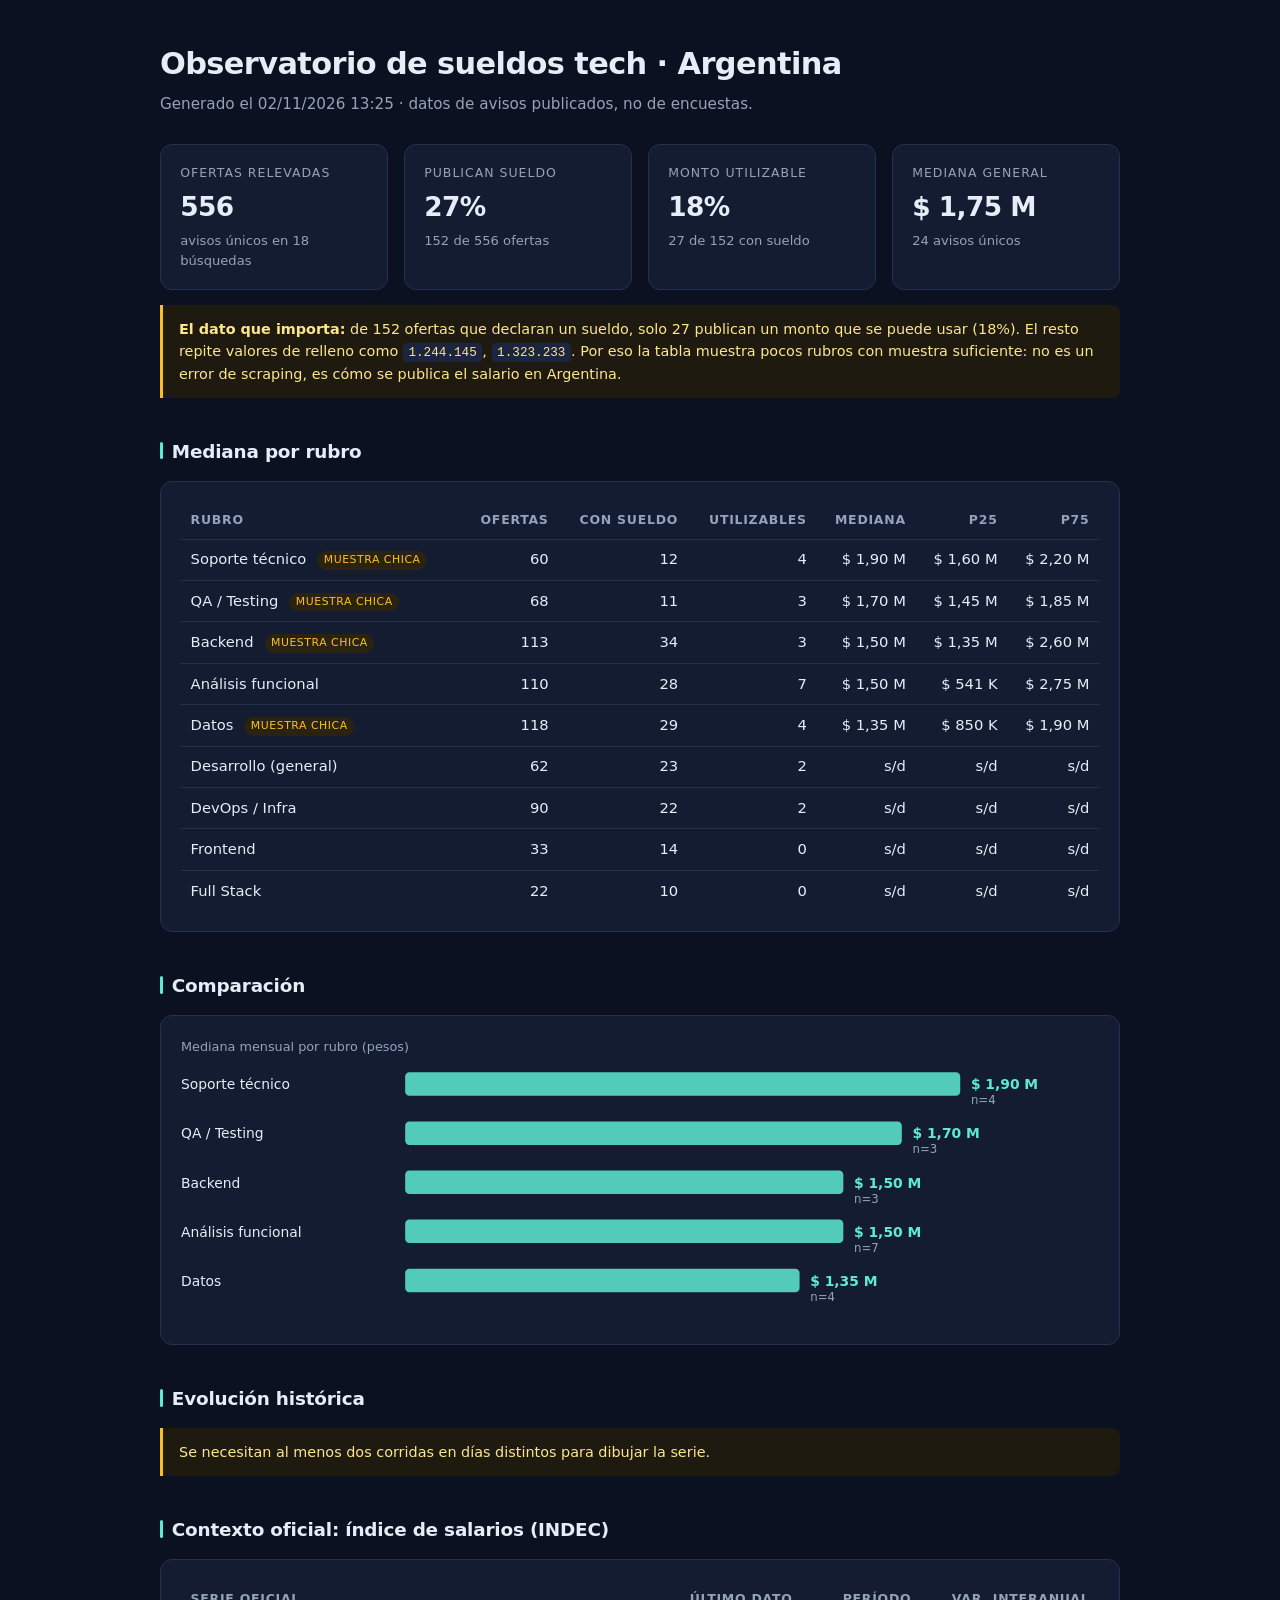
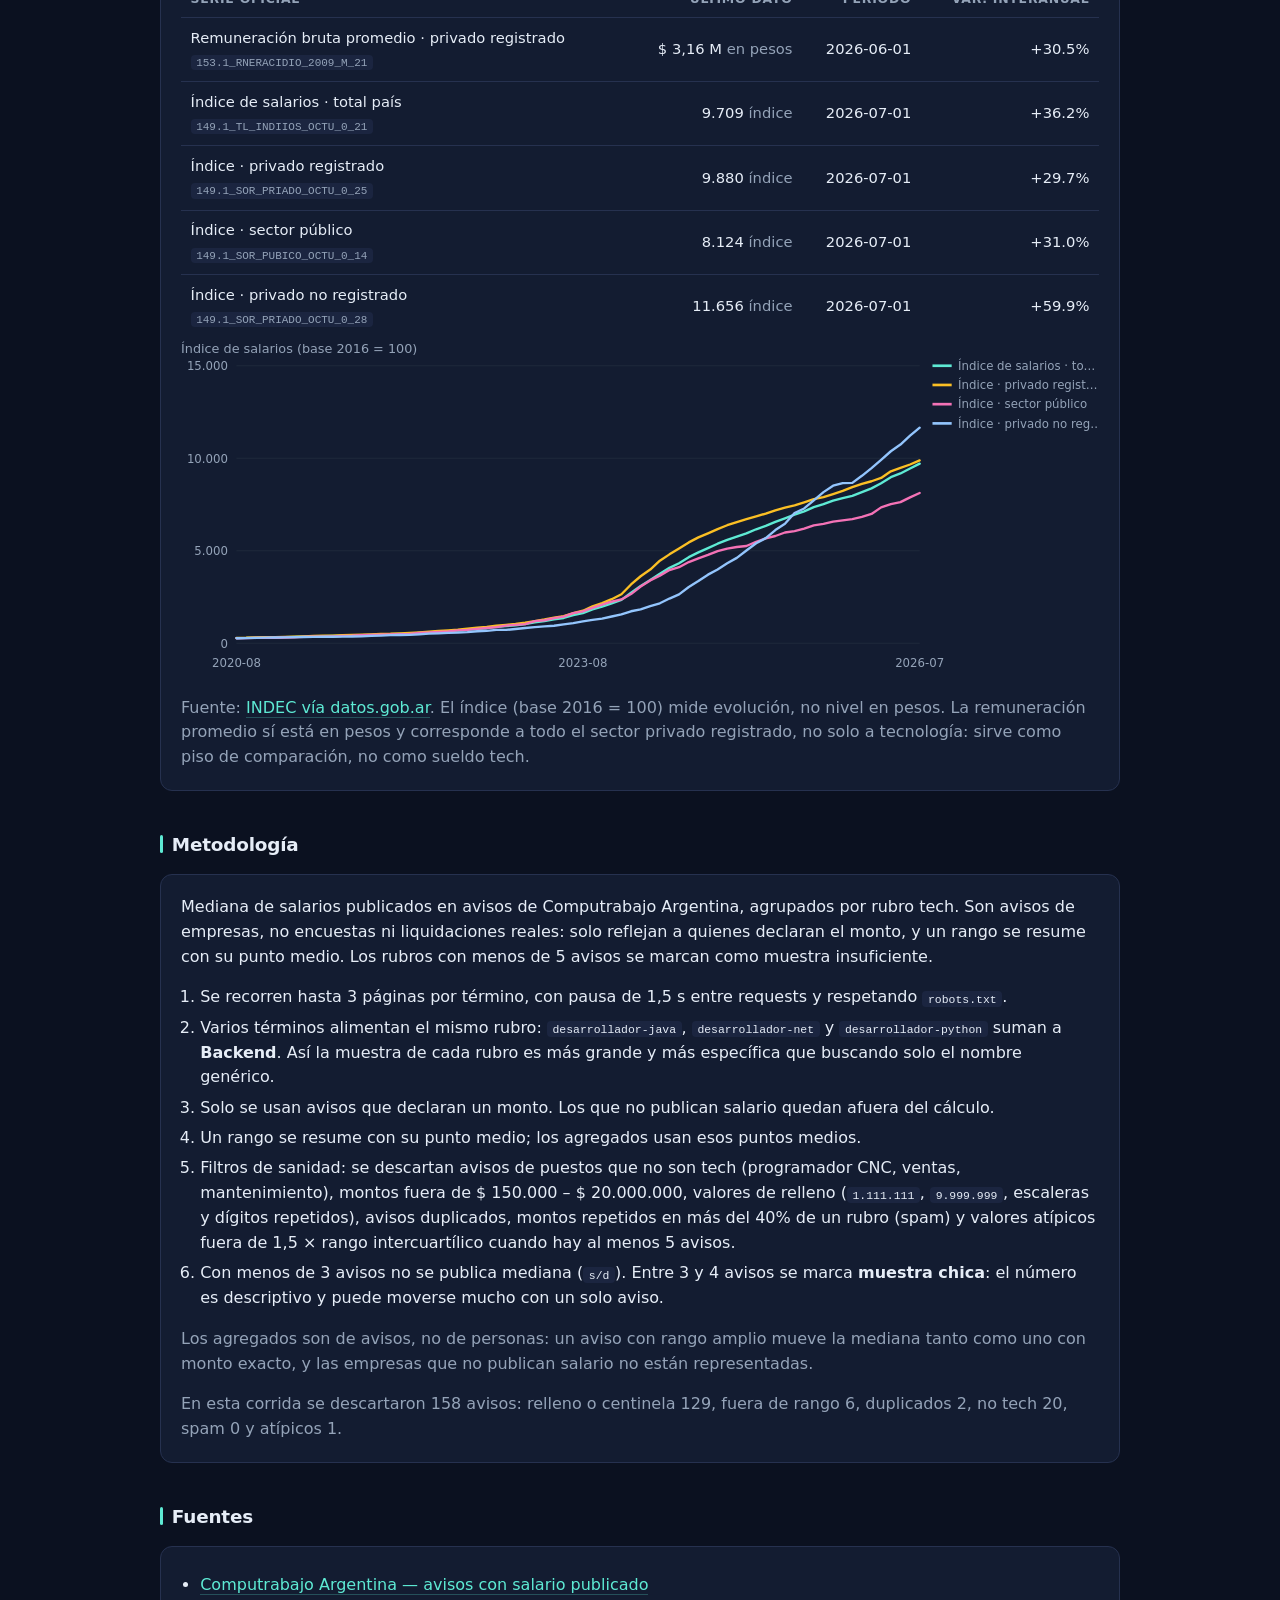
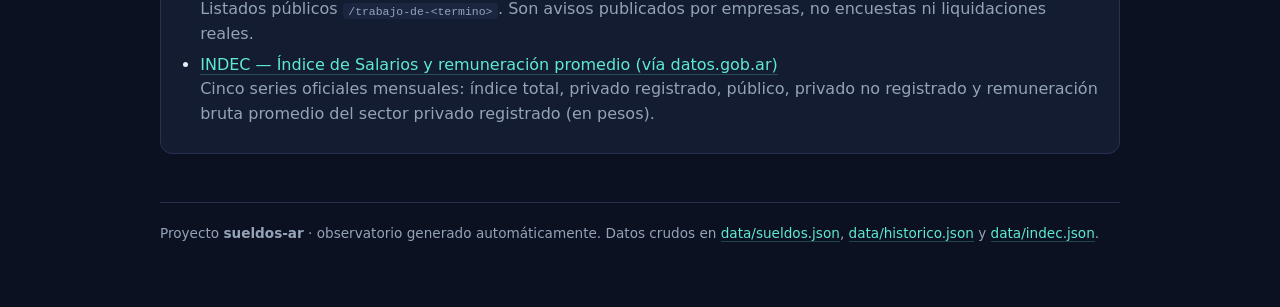
==== docs/observatorio.html @ d6a0133f "Motor de liquidacion .NET 8 + observatorio de sueldos tech" ====
<!DOCTYPE html>
<html lang="es-AR">
<head>
<meta charset="utf-8">
<meta name="viewport" content="width=device-width, initial-scale=1">
<title>Observatorio de sueldos tech · Argentina</title>
<style>
:root {
  color-scheme: dark;
  --fondo: #0b1120;
  --panel: #131c31;
  --panel-2: #1b2540;
  --borde: #26314f;
  --texto: #e6edf7;
  --tenue: #94a3b8;
  --acento: #5eead4;
  --alerta: #fbbf24;
}
* { box-sizing: border-box; }
body {
  margin: 0; padding: 2.5rem 1.25rem 4rem;
  background: var(--fondo); color: var(--texto);
  font-family: system-ui, -apple-system, "Segoe UI", Roboto, sans-serif;
  line-height: 1.55;
}
main { max-width: 960px; margin: 0 auto; }
header h1 { font-size: 1.9rem; margin: 0 0 .35rem; letter-spacing: -.02em; }
header p { color: var(--tenue); margin: 0; font-size: .95rem; }
h2 { font-size: 1.15rem; margin: 2.5rem 0 .9rem; letter-spacing: -.01em; }
h2::before {
  content: ""; display: inline-block; width: 3px; height: .95em;
  background: var(--acento); border-radius: 2px;
  margin-right: .55rem; vertical-align: -.08em;
}
.tarjetas { display: grid; grid-template-columns: repeat(auto-fit, minmax(200px, 1fr)); gap: 1rem; margin-top: 1.75rem; }
.tarjeta { background: var(--panel); border: 1px solid var(--borde); border-radius: 12px; padding: 1.1rem 1.2rem; }
.tarjeta .rotulo { color: var(--tenue); font-size: .78rem; text-transform: uppercase; letter-spacing: .08em; }
.tarjeta .valor { font-size: 1.65rem; font-weight: 650; margin-top: .3rem; letter-spacing: -.02em; }
.tarjeta .nota { color: var(--tenue); font-size: .82rem; margin-top: .2rem; }
.panel { background: var(--panel); border: 1px solid var(--borde); border-radius: 12px; padding: 1.25rem; overflow-x: auto; }
table { width: 100%; border-collapse: collapse; font-size: .92rem; }
th, td { text-align: right; padding: .55rem .6rem; border-bottom: 1px solid var(--borde); white-space: nowrap; }
th:first-child, td:first-child { text-align: left; }
thead th { color: var(--tenue); font-weight: 600; font-size: .78rem; text-transform: uppercase; letter-spacing: .06em; }
tbody tr:hover { background: var(--panel-2); }
tbody tr:last-child td { border-bottom: 0; }
.grafico { width: 100%; height: auto; display: block; }
.eje-titulo { fill: var(--tenue); font-size: 12px; font-family: system-ui, sans-serif; }
.etiqueta-rubro { fill: var(--texto); font-size: 13px; font-family: system-ui, sans-serif; }
.etiqueta-valor { fill: var(--acento); font-size: 13px; font-weight: 600; font-family: system-ui, sans-serif; }
.etiqueta-n { fill: var(--tenue); font-size: 11px; font-family: system-ui, sans-serif; }
.etiqueta-fecha { fill: var(--tenue); font-size: 11px; font-family: system-ui, sans-serif; }
.eje-valor { fill: var(--tenue); font-size: 11px; font-family: system-ui, sans-serif; }
.leyenda { fill: var(--tenue); font-size: 11px; font-family: system-ui, sans-serif; }
.aviso { border-left: 3px solid var(--alerta); background: #1f1a10; padding: .8rem 1rem; border-radius: 0 8px 8px 0; color: #fde68a; font-size: .9rem; }
.muestra { display: inline-block; margin-left: .4rem; padding: .05rem .4rem; border-radius: 999px; background: #2a2312; color: #fbbf24; font-size: .68rem; text-transform: uppercase; letter-spacing: .05em; vertical-align: .1em; }
ul, ol { padding-left: 1.2rem; }
li { margin: .35rem 0; }
a { color: var(--acento); text-decoration: none; border-bottom: 1px solid #5eead440; }
a:hover { border-bottom-color: var(--acento); }
footer { margin-top: 3rem; padding-top: 1.25rem; border-top: 1px solid var(--borde); color: var(--tenue); font-size: .85rem; }
code { background: var(--panel-2); padding: .1rem .35rem; border-radius: 4px; font-size: .88em; }
@media (max-width: 640px) { body { padding: 1.5rem .9rem 3rem; } header h1 { font-size: 1.45rem; } }
</style>
</head>
<body>
<main>
<header>
  <h1>Observatorio de sueldos tech · Argentina</h1>
  <p>Generado el 02/11/2026 13:25 · datos de
  avisos publicados, no de encuestas.</p>
</header>

<div class="tarjetas"><div class="tarjeta"><div class="rotulo">Ofertas relevadas</div><div class="valor">556</div><div class="nota">avisos únicos en 18 búsquedas</div></div><div class="tarjeta"><div class="rotulo">Publican sueldo</div><div class="valor">27%</div><div class="nota">152 de 556 ofertas</div></div><div class="tarjeta"><div class="rotulo">Monto utilizable</div><div class="valor">18%</div><div class="nota">27 de 152 con sueldo</div></div><div class="tarjeta"><div class="rotulo">Mediana general</div><div class="valor">$ 1,75 M</div><div class="nota">24 avisos únicos</div></div></div>

<p class="aviso"><strong>El dato que importa:</strong> de 152 ofertas que declaran un sueldo, solo 27 publican un monto que se puede usar (18%). El resto repite valores de relleno como <code>1.244.145</code>, <code>1.323.233</code>. Por eso la tabla muestra pocos rubros con muestra suficiente: no es un error de scraping, es cómo se publica el salario en Argentina.</p>

<h2>Mediana por rubro</h2>
<div class="panel"><table><thead><tr><th>Rubro</th><th>Ofertas</th><th>Con sueldo</th><th>Utilizables</th><th>Mediana</th><th>P25</th><th>P75</th></tr></thead><tbody><tr><td>Soporte técnico <span class="muestra" title="Menos de 5 avisos: tomalo como referencia, no como mediana firme">muestra chica</span></td><td>60</td><td>12</td><td>4</td><td>$ 1,90 M</td><td>$ 1,60 M</td><td>$ 2,20 M</td></tr><tr><td>QA / Testing <span class="muestra" title="Menos de 5 avisos: tomalo como referencia, no como mediana firme">muestra chica</span></td><td>68</td><td>11</td><td>3</td><td>$ 1,70 M</td><td>$ 1,45 M</td><td>$ 1,85 M</td></tr><tr><td>Backend <span class="muestra" title="Menos de 5 avisos: tomalo como referencia, no como mediana firme">muestra chica</span></td><td>113</td><td>34</td><td>3</td><td>$ 1,50 M</td><td>$ 1,35 M</td><td>$ 2,60 M</td></tr><tr><td>Análisis funcional</td><td>110</td><td>28</td><td>7</td><td>$ 1,50 M</td><td>$ 541 K</td><td>$ 2,75 M</td></tr><tr><td>Datos <span class="muestra" title="Menos de 5 avisos: tomalo como referencia, no como mediana firme">muestra chica</span></td><td>118</td><td>29</td><td>4</td><td>$ 1,35 M</td><td>$ 850 K</td><td>$ 1,90 M</td></tr><tr><td>Desarrollo (general)</td><td>62</td><td>23</td><td>2</td><td>s/d</td><td>s/d</td><td>s/d</td></tr><tr><td>DevOps / Infra</td><td>90</td><td>22</td><td>2</td><td>s/d</td><td>s/d</td><td>s/d</td></tr><tr><td>Frontend</td><td>33</td><td>14</td><td>0</td><td>s/d</td><td>s/d</td><td>s/d</td></tr><tr><td>Full Stack</td><td>22</td><td>10</td><td>0</td><td>s/d</td><td>s/d</td><td>s/d</td></tr></tbody></table></div>

<h2>Comparación</h2>
<div class="panel"><svg xmlns="http://www.w3.org/2000/svg" viewBox="0 0 860 270" role="img" aria-label="Mediana salarial por rubro" class="grafico">
<text x="0" y="14" class="eje-titulo">Mediana mensual por rubro (pesos)</text>
<text x="0" y="50" class="etiqueta-rubro">Soporte técnico</text>
<rect x="210" y="34" width="520.0" height="22" rx="4" fill="#5eead4" opacity="0.85"></rect>
<text x="740.0" y="50" class="etiqueta-valor">$ 1,90 M</text>
<text x="740.0" y="64" class="etiqueta-n">n=4</text>
<text x="0" y="96" class="etiqueta-rubro">QA / Testing</text>
<rect x="210" y="80" width="465.3" height="22" rx="4" fill="#5eead4" opacity="0.85"></rect>
<text x="685.3" y="96" class="etiqueta-valor">$ 1,70 M</text>
<text x="685.3" y="110" class="etiqueta-n">n=3</text>
<text x="0" y="142" class="etiqueta-rubro">Backend</text>
<rect x="210" y="126" width="410.5" height="22" rx="4" fill="#5eead4" opacity="0.85"></rect>
<text x="630.5" y="142" class="etiqueta-valor">$ 1,50 M</text>
<text x="630.5" y="156" class="etiqueta-n">n=3</text>
<text x="0" y="188" class="etiqueta-rubro">Análisis funcional</text>
<rect x="210" y="172" width="410.5" height="22" rx="4" fill="#5eead4" opacity="0.85"></rect>
<text x="630.5" y="188" class="etiqueta-valor">$ 1,50 M</text>
<text x="630.5" y="202" class="etiqueta-n">n=7</text>
<text x="0" y="234" class="etiqueta-rubro">Datos</text>
<rect x="210" y="218" width="369.5" height="22" rx="4" fill="#5eead4" opacity="0.85"></rect>
<text x="589.5" y="234" class="etiqueta-valor">$ 1,35 M</text>
<text x="589.5" y="248" class="etiqueta-n">n=4</text>
</svg></div>

<h2>Evolución histórica</h2><p class="aviso">Se necesitan al menos dos corridas en días distintos para dibujar la serie.</p>

<h2>Contexto oficial: índice de salarios (INDEC)</h2>
<div class="panel"><table><thead><tr><th>Serie oficial</th><th>Último dato</th><th>Período</th><th>Var. interanual</th></tr></thead><tbody><tr><td>Remuneración bruta promedio · privado registrado<br><span style="color:var(--tenue);font-size:.78rem"><code>153.1_RNERACIDIO_2009_M_21</code></span></td><td>$ 3,16 M <span style="color:var(--tenue)">en pesos</span></td><td>2026-06-01</td><td>+30.5%</td></tr><tr><td>Índice de salarios · total país<br><span style="color:var(--tenue);font-size:.78rem"><code>149.1_TL_INDIIOS_OCTU_0_21</code></span></td><td>9.709 <span style="color:var(--tenue)">índice</span></td><td>2026-07-01</td><td>+36.2%</td></tr><tr><td>Índice · privado registrado<br><span style="color:var(--tenue);font-size:.78rem"><code>149.1_SOR_PRIADO_OCTU_0_25</code></span></td><td>9.880 <span style="color:var(--tenue)">índice</span></td><td>2026-07-01</td><td>+29.7%</td></tr><tr><td>Índice · sector público<br><span style="color:var(--tenue);font-size:.78rem"><code>149.1_SOR_PUBICO_OCTU_0_14</code></span></td><td>8.124 <span style="color:var(--tenue)">índice</span></td><td>2026-07-01</td><td>+31.0%</td></tr><tr><td>Índice · privado no registrado<br><span style="color:var(--tenue);font-size:.78rem"><code>149.1_SOR_PRIADO_OCTU_0_28</code></span></td><td>11.656 <span style="color:var(--tenue)">índice</span></td><td>2026-07-01</td><td>+59.9%</td></tr></tbody></table><svg xmlns="http://www.w3.org/2000/svg" viewBox="0 0 860 320" role="img" aria-label="Índice de salarios del INDEC" class="grafico"><text x="0" y="14" class="eje-titulo">Índice de salarios (base 2016 = 100)</text><line x1="52" y1="286.0" x2="692" y2="286.0" stroke="#1e293b" stroke-width="1"></line><text x="44" y="290.0" text-anchor="end" class="eje-valor">0</text><line x1="52" y1="199.3" x2="692" y2="199.3" stroke="#1e293b" stroke-width="1"></line><text x="44" y="203.3" text-anchor="end" class="eje-valor">5.000</text><line x1="52" y1="112.7" x2="692" y2="112.7" stroke="#1e293b" stroke-width="1"></line><text x="44" y="116.7" text-anchor="end" class="eje-valor">10.000</text><line x1="52" y1="26.0" x2="692" y2="26.0" stroke="#1e293b" stroke-width="1"></line><text x="44" y="30.0" text-anchor="end" class="eje-valor">15.000</text><path d="M52.0,281.1 L61.0,281.0 L70.0,280.7 L79.0,280.6 L88.1,280.5 L97.1,280.3 L106.1,280.1 L115.1,279.8 L124.1,279.6 L133.1,279.4 L142.1,279.2 L151.2,278.9 L160.2,278.7 L169.2,278.4 L178.2,278.1 L187.2,277.7 L196.2,277.5 L205.2,277.2 L214.3,276.9 L223.3,276.3 L232.3,275.8 L241.3,275.2 L250.3,274.6 L259.3,274.0 L268.3,273.2 L277.4,272.4 L286.4,271.7 L295.4,270.7 L304.4,269.9 L313.4,269.1 L322.4,268.1 L331.4,266.3 L340.5,265.2 L349.5,263.6 L358.5,262.3 L367.5,259.7 L376.5,257.7 L385.5,254.3 L394.5,251.7 L403.5,248.6 L412.6,245.3 L421.6,238.6 L430.6,232.3 L439.6,226.8 L448.6,220.8 L457.6,215.3 L466.6,211.0 L475.7,205.3 L484.7,200.8 L493.7,196.8 L502.7,192.7 L511.7,189.1 L520.7,186.1 L529.7,183.1 L538.8,179.2 L547.8,176.0 L556.8,172.3 L565.8,168.9 L574.8,165.4 L583.8,162.4 L592.8,158.5 L601.9,155.7 L610.9,152.4 L619.9,150.1 L628.9,147.9 L637.9,144.4 L646.9,140.9 L655.9,136.0 L665.0,130.4 L674.0,126.9 L683.0,122.3 L692.0,117.7" fill="none" stroke="#5eead4" stroke-width="2.2" stroke-linejoin="round" stroke-linecap="round"></path><line x1="704" y1="26" x2="722" y2="26" stroke="#5eead4" stroke-width="2.5"></line><text x="728" y="30" class="leyenda">Índice de salarios · to…</text><path d="M52.0,280.9 L61.0,280.8 L70.0,280.5 L79.0,280.3 L88.1,280.3 L97.1,280.0 L106.1,279.7 L115.1,279.5 L124.1,279.2 L133.1,278.9 L142.1,278.8 L151.2,278.4 L160.2,278.2 L169.2,277.9 L178.2,277.6 L187.2,277.2 L196.2,277.1 L205.2,276.7 L214.3,276.3 L223.3,275.8 L232.3,275.2 L241.3,274.5 L250.3,273.9 L259.3,273.2 L268.3,272.2 L277.4,271.4 L286.4,270.6 L295.4,269.5 L304.4,268.7 L313.4,267.9 L322.4,266.7 L331.4,265.2 L340.5,263.7 L349.5,261.9 L358.5,260.5 L367.5,257.8 L376.5,255.5 L385.5,251.4 L394.5,248.4 L403.5,244.7 L412.6,240.1 L421.6,230.9 L430.6,223.2 L439.6,216.9 L448.6,208.6 L457.6,202.7 L466.6,197.1 L475.7,191.5 L484.7,186.8 L493.7,183.0 L502.7,179.0 L511.7,175.4 L520.7,172.4 L529.7,169.7 L538.8,167.1 L547.8,164.5 L556.8,161.4 L565.8,158.9 L574.8,156.7 L583.8,153.9 L592.8,151.0 L601.9,149.1 L610.9,146.3 L619.9,143.3 L628.9,139.7 L637.9,136.6 L646.9,134.2 L655.9,131.1 L665.0,124.9 L674.0,121.7 L683.0,118.5 L692.0,114.7" fill="none" stroke="#fbbf24" stroke-width="2.2" stroke-linejoin="round" stroke-linecap="round"></path><line x1="704" y1="44" x2="722" y2="44" stroke="#fbbf24" stroke-width="2.5"></line><text x="728" y="48" class="leyenda">Índice · privado regist…</text><path d="M52.0,281.3 L61.0,281.1 L70.0,281.0 L79.0,280.9 L88.1,280.8 L97.1,280.6 L106.1,280.4 L115.1,280.0 L124.1,279.9 L133.1,279.7 L142.1,279.5 L151.2,279.1 L160.2,278.9 L169.2,278.4 L178.2,278.1 L187.2,277.9 L196.2,277.7 L205.2,277.5 L214.3,277.3 L223.3,276.2 L232.3,275.9 L241.3,275.3 L250.3,274.8 L259.3,273.9 L268.3,273.4 L277.4,272.5 L286.4,271.7 L295.4,270.8 L304.4,269.4 L313.4,268.8 L322.4,268.1 L331.4,265.2 L340.5,264.4 L349.5,262.5 L358.5,261.1 L367.5,257.8 L376.5,256.1 L385.5,252.9 L394.5,249.8 L403.5,247.0 L412.6,244.9 L421.6,239.9 L430.6,232.9 L439.6,227.1 L448.6,222.6 L457.6,217.4 L466.6,214.7 L475.7,209.9 L484.7,206.4 L493.7,203.2 L502.7,199.6 L511.7,197.3 L520.7,195.8 L529.7,194.9 L538.8,190.9 L547.8,187.7 L556.8,185.5 L565.8,182.2 L574.8,180.9 L583.8,178.5 L592.8,175.5 L601.9,174.2 L610.9,172.1 L619.9,170.8 L628.9,169.7 L637.9,167.6 L646.9,164.8 L655.9,158.7 L665.0,155.7 L674.0,153.8 L683.0,149.3 L692.0,145.2" fill="none" stroke="#f472b6" stroke-width="2.2" stroke-linejoin="round" stroke-linecap="round"></path><line x1="704" y1="62" x2="722" y2="62" stroke="#f472b6" stroke-width="2.5"></line><text x="728" y="66" class="leyenda">Índice · sector público</text><path d="M52.0,281.3 L61.0,281.2 L70.0,281.0 L79.0,280.7 L88.1,280.6 L97.1,280.5 L106.1,280.3 L115.1,280.1 L124.1,280.0 L133.1,279.9 L142.1,279.9 L151.2,279.7 L160.2,279.6 L169.2,279.5 L178.2,279.1 L187.2,278.8 L196.2,278.4 L205.2,278.2 L214.3,278.1 L223.3,277.6 L232.3,277.0 L241.3,276.7 L250.3,276.3 L259.3,276.0 L268.3,275.5 L277.4,274.7 L286.4,274.3 L295.4,273.5 L304.4,273.5 L313.4,272.6 L322.4,271.7 L331.4,270.8 L340.5,270.1 L349.5,269.6 L358.5,268.3 L367.5,267.1 L376.5,265.5 L385.5,264.0 L394.5,262.9 L403.5,260.9 L412.6,259.0 L421.6,256.0 L430.6,254.3 L439.6,251.2 L448.6,248.5 L457.6,244.1 L466.6,240.2 L475.7,233.3 L484.7,227.7 L493.7,221.7 L502.7,216.8 L511.7,211.1 L520.7,206.0 L529.7,199.1 L538.8,192.3 L547.8,187.5 L556.8,179.9 L565.8,174.0 L574.8,164.0 L583.8,159.7 L592.8,152.1 L601.9,144.4 L610.9,138.4 L619.9,135.9 L628.9,135.7 L637.9,129.1 L646.9,121.9 L655.9,114.1 L665.0,106.1 L674.0,99.8 L683.0,91.5 L692.0,84.0" fill="none" stroke="#93c5fd" stroke-width="2.2" stroke-linejoin="round" stroke-linecap="round"></path><line x1="704" y1="80" x2="722" y2="80" stroke="#93c5fd" stroke-width="2.5"></line><text x="728" y="84" class="leyenda">Índice · privado no reg…</text><text x="52.0" y="308" text-anchor="middle" class="eje-valor">2020-08</text><text x="376.5" y="308" text-anchor="middle" class="eje-valor">2023-08</text><text x="692.0" y="308" text-anchor="middle" class="eje-valor">2026-07</text></svg><p style="margin-bottom:0;color:var(--tenue)">Fuente: <a href="https://datos.gob.ar/series/api/search/?q=indice%20de%20salarios">INDEC vía datos.gob.ar</a>. El índice (base 2016 = 100) mide evolución, no nivel en pesos. La remuneración promedio sí está en pesos y corresponde a todo el sector privado registrado, no solo a tecnología: sirve como piso de comparación, no como sueldo tech.</p></div>

<h2>Metodología</h2>
<div class="panel">
<p style="margin-top:0">Mediana de salarios publicados en avisos de Computrabajo Argentina, agrupados por rubro tech. Son avisos de empresas, no encuestas ni liquidaciones reales: solo reflejan a quienes declaran el monto, y un rango se resume con su punto medio. Los rubros con menos de 5 avisos se marcan como muestra insuficiente.</p>
<ol>
  <li>Se recorren hasta 3 páginas por término, con pausa de 1,5 s entre requests
  y respetando <code>robots.txt</code>.</li>
  <li>Varios términos alimentan el mismo rubro: <code>desarrollador-java</code>,
  <code>desarrollador-net</code> y <code>desarrollador-python</code> suman a
  <strong>Backend</strong>. Así la muestra de cada rubro es más grande y más
  específica que buscando solo el nombre genérico.</li>
  <li>Solo se usan avisos que declaran un monto. Los que no publican salario
  quedan afuera del cálculo.</li>
  <li>Un rango se resume con su punto medio; los agregados usan esos puntos
  medios.</li>
  <li>Filtros de sanidad: se descartan avisos de puestos que no son tech
  (programador CNC, ventas, mantenimiento), montos fuera de $ 150.000 –
  $ 20.000.000, valores de relleno (<code>1.111.111</code>, <code>9.999.999</code>,
  escaleras y dígitos repetidos), avisos duplicados, montos repetidos en más del
  40% de un rubro (spam) y valores atípicos fuera de 1,5 × rango
  intercuartílico cuando hay al menos 5 avisos.</li>
  <li>Con menos de 3 avisos no se publica mediana (<code>s/d</code>). Entre 3 y
  4 avisos se marca <strong>muestra chica</strong>: el número es descriptivo y
  puede moverse mucho con un solo aviso.</li>
</ol>
<p style="margin-bottom:0;color:var(--tenue)">Los agregados son de avisos, no de
personas: un aviso con rango amplio mueve la mediana tanto como uno con monto
exacto, y las empresas que no publican salario no están representadas.</p>
<p style="margin-bottom:0;color:var(--tenue)">En esta corrida se descartaron
158 avisos: relleno o
centinela 129,
fuera de rango 6,
duplicados 2,
no tech 20,
spam 0 y atípicos
1.</p>
</div>

<h2>Fuentes</h2>
<div class="panel"><ul style="margin:0"><li><a href="https://ar.computrabajo.com/">Computrabajo Argentina — avisos con salario publicado</a><br><span style="color:var(--tenue)">Listados públicos <code>/trabajo-de-&lt;termino&gt;</code>. Son avisos publicados por empresas, no encuestas ni liquidaciones reales.</span></li><li><a href="https://datos.gob.ar/series/api/search/?q=indice%20de%20salarios">INDEC — Índice de Salarios y remuneración promedio (vía datos.gob.ar)</a><br><span style="color:var(--tenue)">Cinco series oficiales mensuales: índice total, privado registrado, público, privado no registrado y remuneración bruta promedio del sector privado registrado (en pesos).</span></li></ul></div>

<footer>
  Proyecto <strong>sueldos-ar</strong> · observatorio generado automáticamente.
  Datos crudos en <a href="data/sueldos.json">data/sueldos.json</a>,
  <a href="data/historico.json">data/historico.json</a> y
  <a href="data/indec.json">data/indec.json</a>.
</footer>
</main>
</body>
</html>
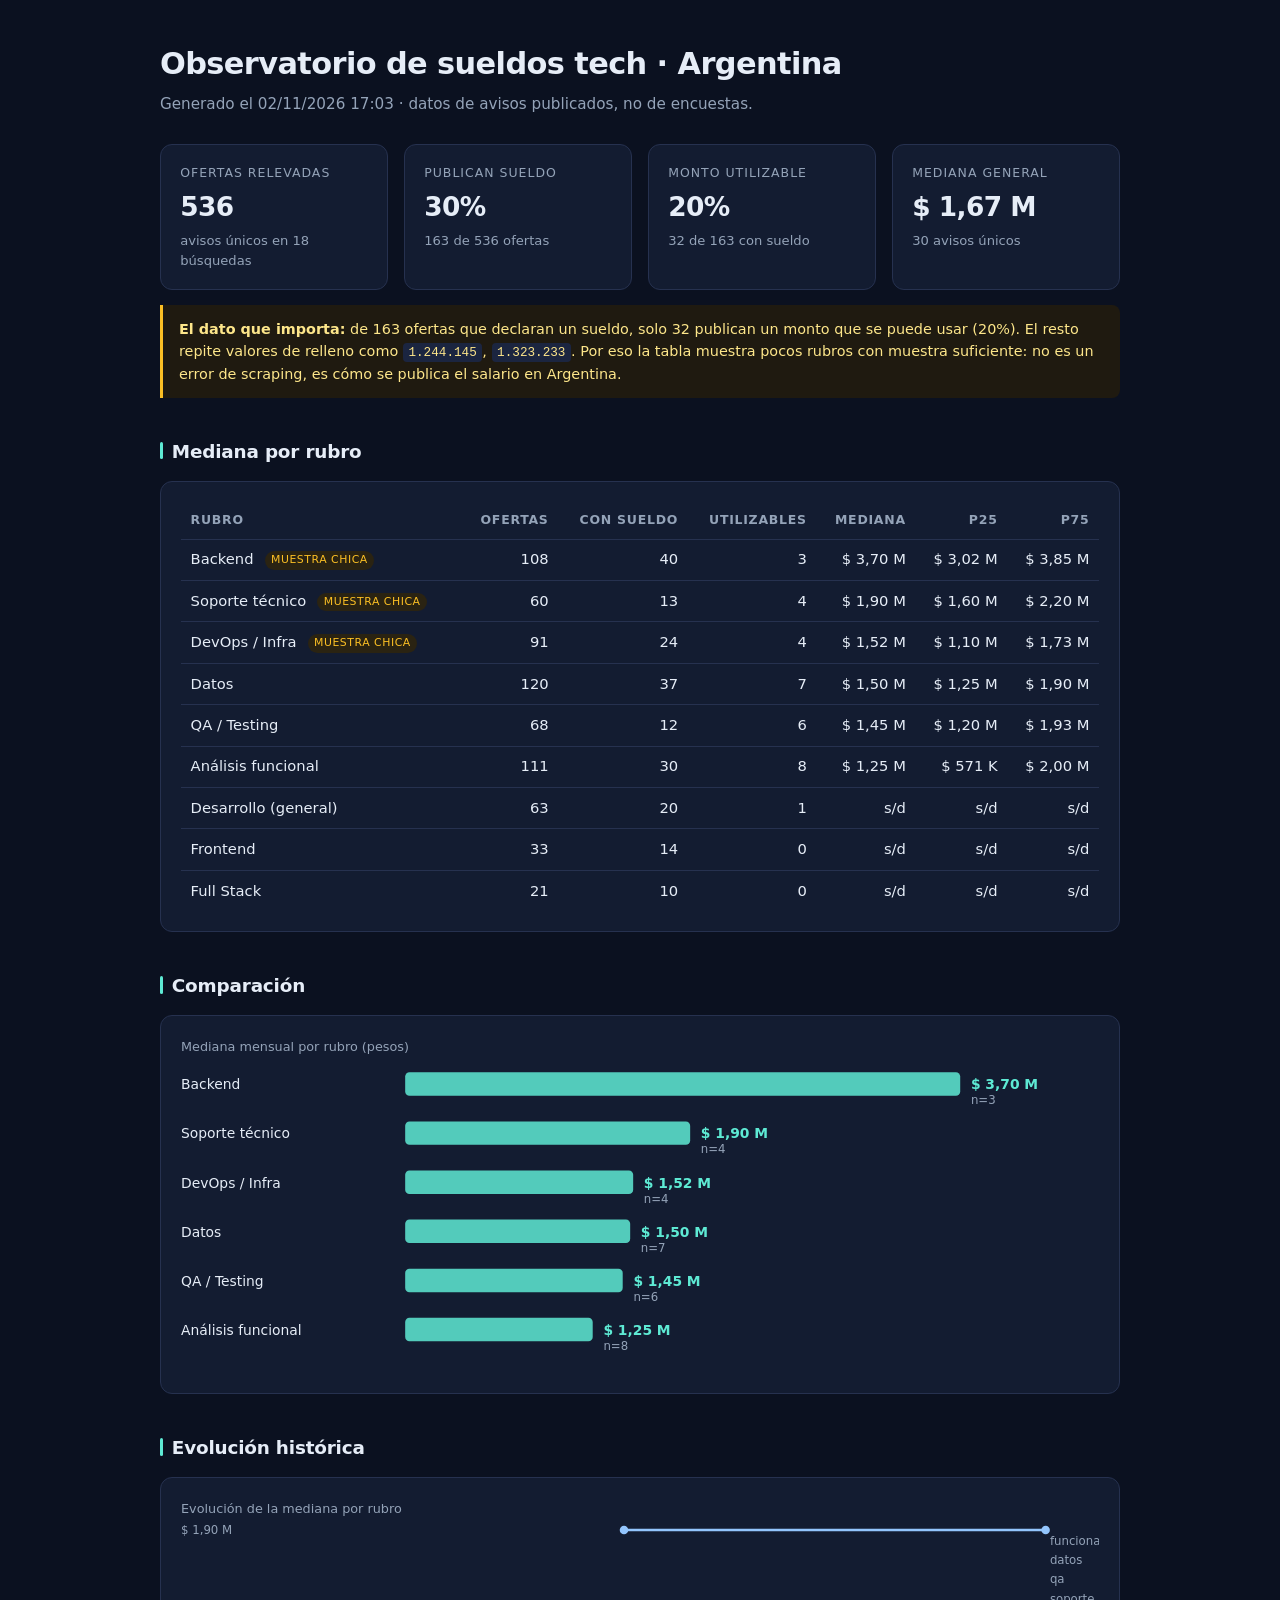
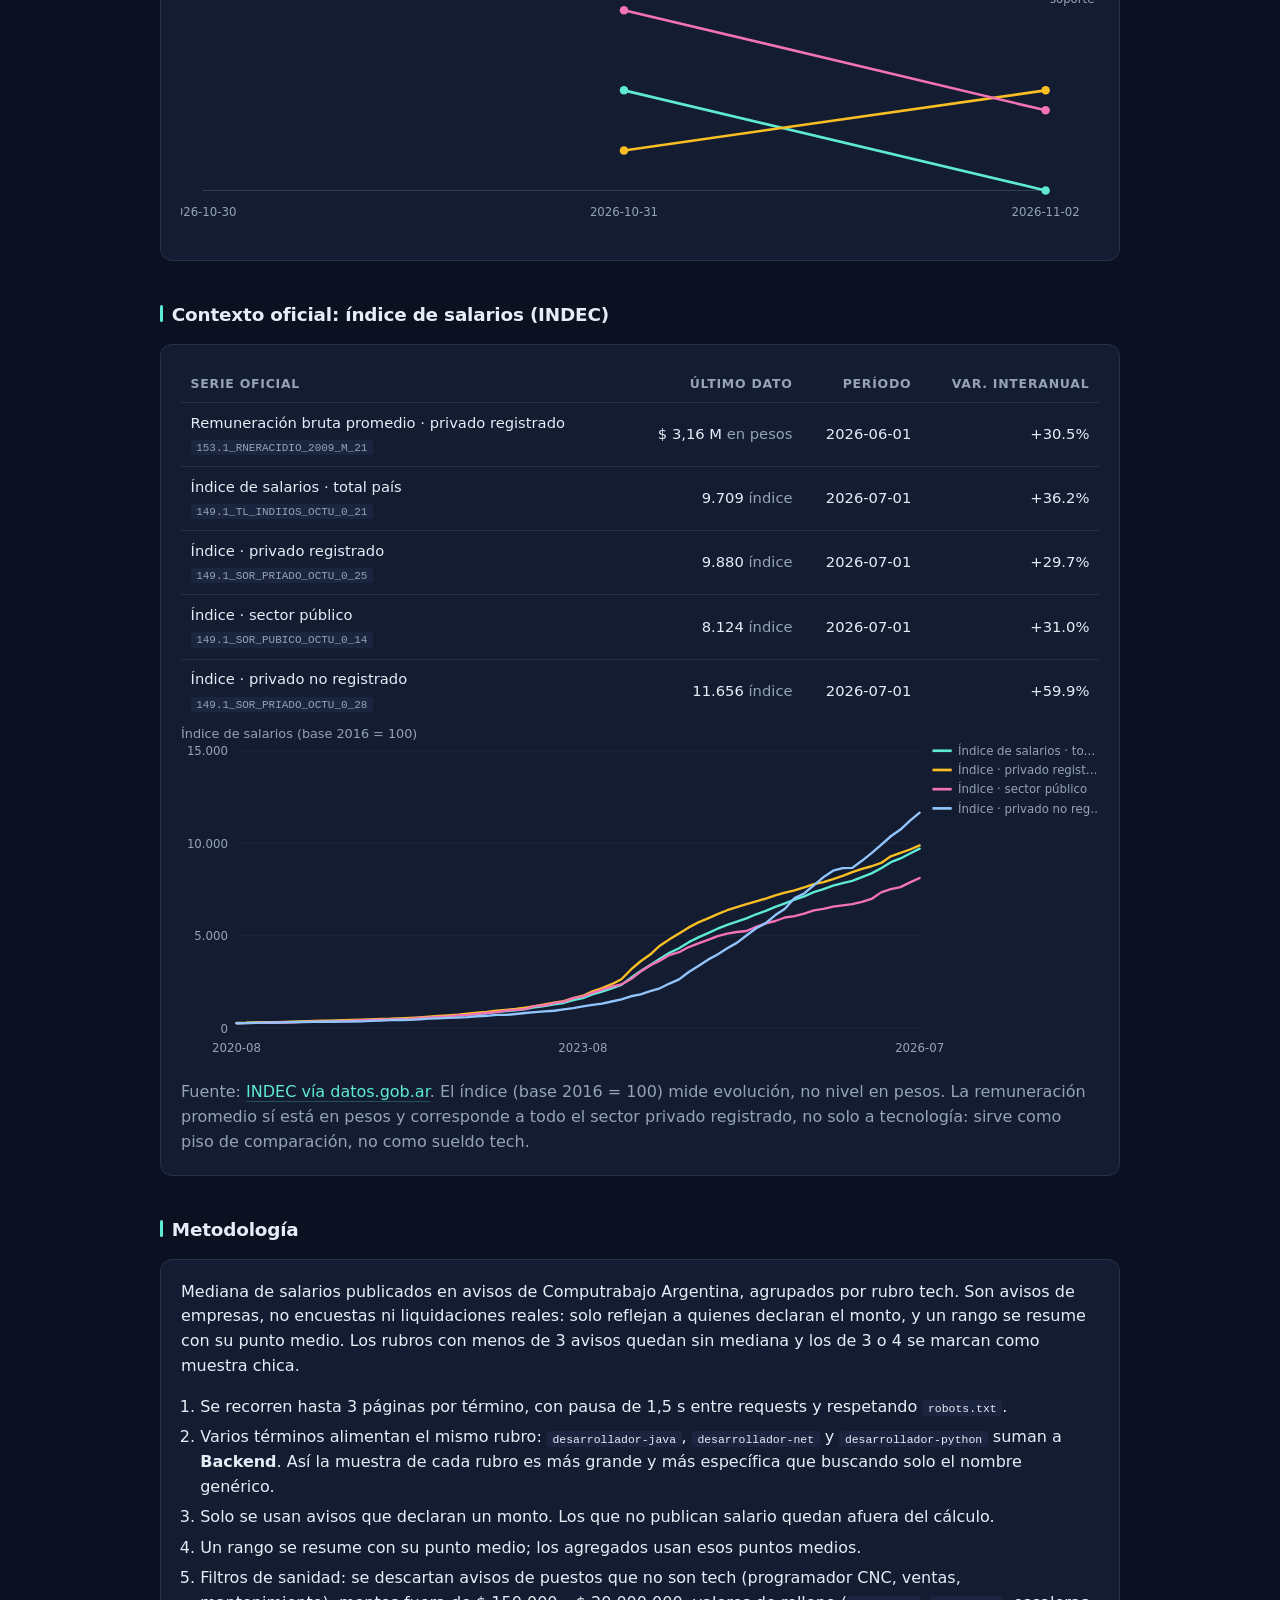
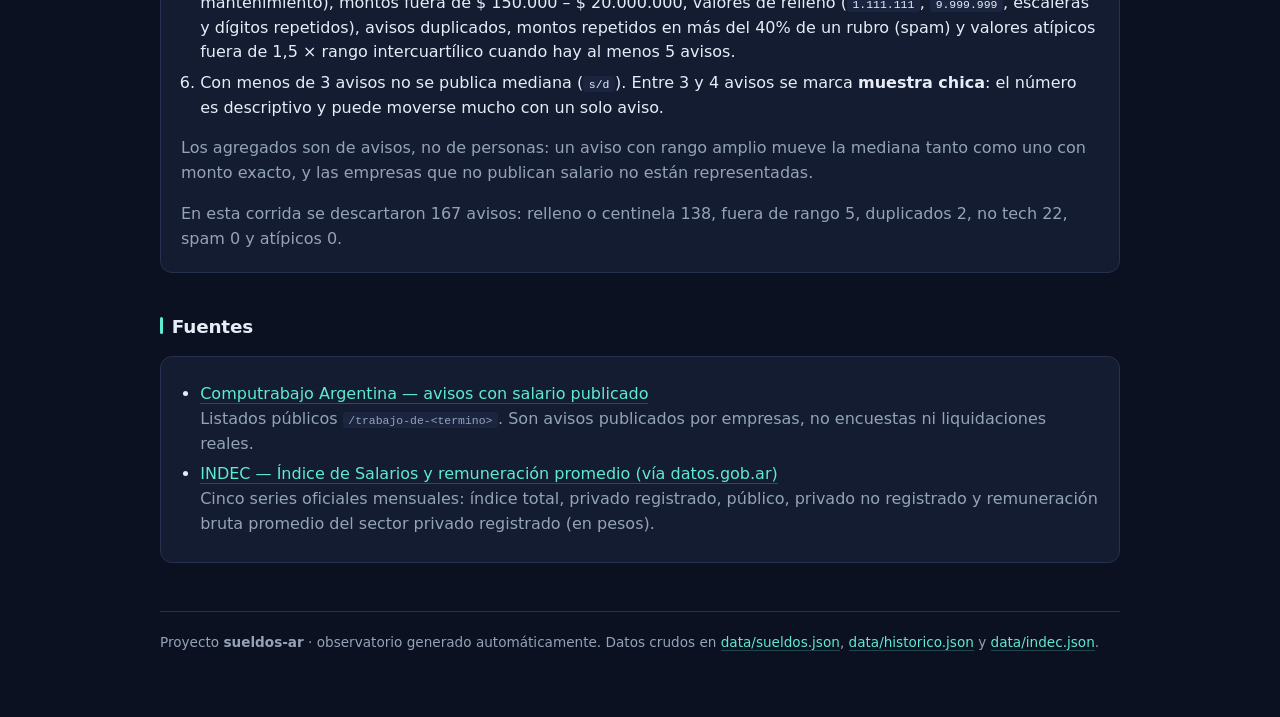
==== commit defe0a87: "observatorio: corrida 2026-11-02" ====
--- a/docs/observatorio.html
+++ b/docs/observatorio.html
@@ -67,50 +67,77 @@
 <main>
 <header>
   <h1>Observatorio de sueldos tech · Argentina</h1>
-  <p>Generado el 02/11/2026 13:25 · datos de
+  <p>Generado el 02/11/2026 17:03 · datos de
   avisos publicados, no de encuestas.</p>
 </header>
 
-<div class="tarjetas"><div class="tarjeta"><div class="rotulo">Ofertas relevadas</div><div class="valor">556</div><div class="nota">avisos únicos en 18 búsquedas</div></div><div class="tarjeta"><div class="rotulo">Publican sueldo</div><div class="valor">27%</div><div class="nota">152 de 556 ofertas</div></div><div class="tarjeta"><div class="rotulo">Monto utilizable</div><div class="valor">18%</div><div class="nota">27 de 152 con sueldo</div></div><div class="tarjeta"><div class="rotulo">Mediana general</div><div class="valor">$ 1,75 M</div><div class="nota">24 avisos únicos</div></div></div>
+<div class="tarjetas"><div class="tarjeta"><div class="rotulo">Ofertas relevadas</div><div class="valor">536</div><div class="nota">avisos únicos en 18 búsquedas</div></div><div class="tarjeta"><div class="rotulo">Publican sueldo</div><div class="valor">30%</div><div class="nota">163 de 536 ofertas</div></div><div class="tarjeta"><div class="rotulo">Monto utilizable</div><div class="valor">20%</div><div class="nota">32 de 163 con sueldo</div></div><div class="tarjeta"><div class="rotulo">Mediana general</div><div class="valor">$ 1,67 M</div><div class="nota">30 avisos únicos</div></div></div>
 
-<p class="aviso"><strong>El dato que importa:</strong> de 152 ofertas que declaran un sueldo, solo 27 publican un monto que se puede usar (18%). El resto repite valores de relleno como <code>1.244.145</code>, <code>1.323.233</code>. Por eso la tabla muestra pocos rubros con muestra suficiente: no es un error de scraping, es cómo se publica el salario en Argentina.</p>
+<p class="aviso"><strong>El dato que importa:</strong> de 163 ofertas que declaran un sueldo, solo 32 publican un monto que se puede usar (20%). El resto repite valores de relleno como <code>1.244.145</code>, <code>1.323.233</code>. Por eso la tabla muestra pocos rubros con muestra suficiente: no es un error de scraping, es cómo se publica el salario en Argentina.</p>
 
 <h2>Mediana por rubro</h2>
-<div class="panel"><table><thead><tr><th>Rubro</th><th>Ofertas</th><th>Con sueldo</th><th>Utilizables</th><th>Mediana</th><th>P25</th><th>P75</th></tr></thead><tbody><tr><td>Soporte técnico <span class="muestra" title="Menos de 5 avisos: tomalo como referencia, no como mediana firme">muestra chica</span></td><td>60</td><td>12</td><td>4</td><td>$ 1,90 M</td><td>$ 1,60 M</td><td>$ 2,20 M</td></tr><tr><td>QA / Testing <span class="muestra" title="Menos de 5 avisos: tomalo como referencia, no como mediana firme">muestra chica</span></td><td>68</td><td>11</td><td>3</td><td>$ 1,70 M</td><td>$ 1,45 M</td><td>$ 1,85 M</td></tr><tr><td>Backend <span class="muestra" title="Menos de 5 avisos: tomalo como referencia, no como mediana firme">muestra chica</span></td><td>113</td><td>34</td><td>3</td><td>$ 1,50 M</td><td>$ 1,35 M</td><td>$ 2,60 M</td></tr><tr><td>Análisis funcional</td><td>110</td><td>28</td><td>7</td><td>$ 1,50 M</td><td>$ 541 K</td><td>$ 2,75 M</td></tr><tr><td>Datos <span class="muestra" title="Menos de 5 avisos: tomalo como referencia, no como mediana firme">muestra chica</span></td><td>118</td><td>29</td><td>4</td><td>$ 1,35 M</td><td>$ 850 K</td><td>$ 1,90 M</td></tr><tr><td>Desarrollo (general)</td><td>62</td><td>23</td><td>2</td><td>s/d</td><td>s/d</td><td>s/d</td></tr><tr><td>DevOps / Infra</td><td>90</td><td>22</td><td>2</td><td>s/d</td><td>s/d</td><td>s/d</td></tr><tr><td>Frontend</td><td>33</td><td>14</td><td>0</td><td>s/d</td><td>s/d</td><td>s/d</td></tr><tr><td>Full Stack</td><td>22</td><td>10</td><td>0</td><td>s/d</td><td>s/d</td><td>s/d</td></tr></tbody></table></div>
+<div class="panel"><table><thead><tr><th>Rubro</th><th>Ofertas</th><th>Con sueldo</th><th>Utilizables</th><th>Mediana</th><th>P25</th><th>P75</th></tr></thead><tbody><tr><td>Backend <span class="muestra" title="Menos de 5 avisos: tomalo como referencia, no como mediana firme">muestra chica</span></td><td>108</td><td>40</td><td>3</td><td>$ 3,70 M</td><td>$ 3,02 M</td><td>$ 3,85 M</td></tr><tr><td>Soporte técnico <span class="muestra" title="Menos de 5 avisos: tomalo como referencia, no como mediana firme">muestra chica</span></td><td>60</td><td>13</td><td>4</td><td>$ 1,90 M</td><td>$ 1,60 M</td><td>$ 2,20 M</td></tr><tr><td>DevOps / Infra <span class="muestra" title="Menos de 5 avisos: tomalo como referencia, no como mediana firme">muestra chica</span></td><td>91</td><td>24</td><td>4</td><td>$ 1,52 M</td><td>$ 1,10 M</td><td>$ 1,73 M</td></tr><tr><td>Datos</td><td>120</td><td>37</td><td>7</td><td>$ 1,50 M</td><td>$ 1,25 M</td><td>$ 1,90 M</td></tr><tr><td>QA / Testing</td><td>68</td><td>12</td><td>6</td><td>$ 1,45 M</td><td>$ 1,20 M</td><td>$ 1,93 M</td></tr><tr><td>Análisis funcional</td><td>111</td><td>30</td><td>8</td><td>$ 1,25 M</td><td>$ 571 K</td><td>$ 2,00 M</td></tr><tr><td>Desarrollo (general)</td><td>63</td><td>20</td><td>1</td><td>s/d</td><td>s/d</td><td>s/d</td></tr><tr><td>Frontend</td><td>33</td><td>14</td><td>0</td><td>s/d</td><td>s/d</td><td>s/d</td></tr><tr><td>Full Stack</td><td>21</td><td>10</td><td>0</td><td>s/d</td><td>s/d</td><td>s/d</td></tr></tbody></table></div>
 
 <h2>Comparación</h2>
-<div class="panel"><svg xmlns="http://www.w3.org/2000/svg" viewBox="0 0 860 270" role="img" aria-label="Mediana salarial por rubro" class="grafico">
+<div class="panel"><svg xmlns="http://www.w3.org/2000/svg" viewBox="0 0 860 316" role="img" aria-label="Mediana salarial por rubro" class="grafico">
 <text x="0" y="14" class="eje-titulo">Mediana mensual por rubro (pesos)</text>
-<text x="0" y="50" class="etiqueta-rubro">Soporte técnico</text>
+<text x="0" y="50" class="etiqueta-rubro">Backend</text>
 <rect x="210" y="34" width="520.0" height="22" rx="4" fill="#5eead4" opacity="0.85"></rect>
-<text x="740.0" y="50" class="etiqueta-valor">$ 1,90 M</text>
-<text x="740.0" y="64" class="etiqueta-n">n=4</text>
-<text x="0" y="96" class="etiqueta-rubro">QA / Testing</text>
-<rect x="210" y="80" width="465.3" height="22" rx="4" fill="#5eead4" opacity="0.85"></rect>
-<text x="685.3" y="96" class="etiqueta-valor">$ 1,70 M</text>
-<text x="685.3" y="110" class="etiqueta-n">n=3</text>
-<text x="0" y="142" class="etiqueta-rubro">Backend</text>
-<rect x="210" y="126" width="410.5" height="22" rx="4" fill="#5eead4" opacity="0.85"></rect>
-<text x="630.5" y="142" class="etiqueta-valor">$ 1,50 M</text>
-<text x="630.5" y="156" class="etiqueta-n">n=3</text>
-<text x="0" y="188" class="etiqueta-rubro">Análisis funcional</text>
-<rect x="210" y="172" width="410.5" height="22" rx="4" fill="#5eead4" opacity="0.85"></rect>
-<text x="630.5" y="188" class="etiqueta-valor">$ 1,50 M</text>
-<text x="630.5" y="202" class="etiqueta-n">n=7</text>
-<text x="0" y="234" class="etiqueta-rubro">Datos</text>
-<rect x="210" y="218" width="369.5" height="22" rx="4" fill="#5eead4" opacity="0.85"></rect>
-<text x="589.5" y="234" class="etiqueta-valor">$ 1,35 M</text>
-<text x="589.5" y="248" class="etiqueta-n">n=4</text>
+<text x="740.0" y="50" class="etiqueta-valor">$ 3,70 M</text>
+<text x="740.0" y="64" class="etiqueta-n">n=3</text>
+<text x="0" y="96" class="etiqueta-rubro">Soporte técnico</text>
+<rect x="210" y="80" width="267.0" height="22" rx="4" fill="#5eead4" opacity="0.85"></rect>
+<text x="487.0" y="96" class="etiqueta-valor">$ 1,90 M</text>
+<text x="487.0" y="110" class="etiqueta-n">n=4</text>
+<text x="0" y="142" class="etiqueta-rubro">DevOps / Infra</text>
+<rect x="210" y="126" width="213.6" height="22" rx="4" fill="#5eead4" opacity="0.85"></rect>
+<text x="433.6" y="142" class="etiqueta-valor">$ 1,52 M</text>
+<text x="433.6" y="156" class="etiqueta-n">n=4</text>
+<text x="0" y="188" class="etiqueta-rubro">Datos</text>
+<rect x="210" y="172" width="210.8" height="22" rx="4" fill="#5eead4" opacity="0.85"></rect>
+<text x="430.8" y="188" class="etiqueta-valor">$ 1,50 M</text>
+<text x="430.8" y="202" class="etiqueta-n">n=7</text>
+<text x="0" y="234" class="etiqueta-rubro">QA / Testing</text>
+<rect x="210" y="218" width="203.8" height="22" rx="4" fill="#5eead4" opacity="0.85"></rect>
+<text x="423.8" y="234" class="etiqueta-valor">$ 1,45 M</text>
+<text x="423.8" y="248" class="etiqueta-n">n=6</text>
+<text x="0" y="280" class="etiqueta-rubro">Análisis funcional</text>
+<rect x="210" y="264" width="175.7" height="22" rx="4" fill="#5eead4" opacity="0.85"></rect>
+<text x="395.7" y="280" class="etiqueta-valor">$ 1,25 M</text>
+<text x="395.7" y="294" class="etiqueta-n">n=8</text>
 </svg></div>
 
-<h2>Evolución histórica</h2><p class="aviso">Se necesitan al menos dos corridas en días distintos para dibujar la serie.</p>
+<h2>Evolución histórica</h2><div class="panel"><svg xmlns="http://www.w3.org/2000/svg" viewBox="0 0 860 320" role="img" aria-label="Evolución de la mediana salarial" class="grafico">
+<text x="0" y="14" class="eje-titulo">Evolución de la mediana por rubro</text>
+<line x1="20" y1="274" x2="810" y2="274" stroke="#334155" stroke-width="1"></line>
+<path d="M415.0,180.2 L810.0,274.0" fill="none" stroke="#5eead4" stroke-width="2.5" stroke-linejoin="round" stroke-linecap="round"></path>
+<circle cx="415.0" cy="180.2" r="4" fill="#5eead4"></circle>
+<circle cx="810.0" cy="274.0" r="4" fill="#5eead4"></circle>
+<text x="814" y="44" class="leyenda" fill="#5eead4">funcional</text>
+<path d="M415.0,236.5 L810.0,180.2" fill="none" stroke="#fbbf24" stroke-width="2.5" stroke-linejoin="round" stroke-linecap="round"></path>
+<circle cx="415.0" cy="236.5" r="4" fill="#fbbf24"></circle>
+<circle cx="810.0" cy="180.2" r="4" fill="#fbbf24"></circle>
+<text x="814" y="62" class="leyenda" fill="#fbbf24">datos</text>
+<path d="M415.0,105.1 L810.0,198.9" fill="none" stroke="#f472b6" stroke-width="2.5" stroke-linejoin="round" stroke-linecap="round"></path>
+<circle cx="415.0" cy="105.1" r="4" fill="#f472b6"></circle>
+<circle cx="810.0" cy="198.9" r="4" fill="#f472b6"></circle>
+<text x="814" y="80" class="leyenda" fill="#f472b6">qa</text>
+<path d="M415.0,30.0 L810.0,30.0" fill="none" stroke="#93c5fd" stroke-width="2.5" stroke-linejoin="round" stroke-linecap="round"></path>
+<circle cx="415.0" cy="30.0" r="4" fill="#93c5fd"></circle>
+<circle cx="810.0" cy="30.0" r="4" fill="#93c5fd"></circle>
+<text x="814" y="98" class="leyenda" fill="#93c5fd">soporte</text>
+<text x="20.0" y="298" class="etiqueta-fecha" text-anchor="middle">2026-10-30</text>
+<text x="415.0" y="298" class="etiqueta-fecha" text-anchor="middle">2026-10-31</text>
+<text x="810.0" y="298" class="etiqueta-fecha" text-anchor="middle">2026-11-02</text>
+<text x="0" y="34.0" class="etiqueta-n">$ 1,90 M</text>
+</svg></div>
 
 <h2>Contexto oficial: índice de salarios (INDEC)</h2>
 <div class="panel"><table><thead><tr><th>Serie oficial</th><th>Último dato</th><th>Período</th><th>Var. interanual</th></tr></thead><tbody><tr><td>Remuneración bruta promedio · privado registrado<br><span style="color:var(--tenue);font-size:.78rem"><code>153.1_RNERACIDIO_2009_M_21</code></span></td><td>$ 3,16 M <span style="color:var(--tenue)">en pesos</span></td><td>2026-06-01</td><td>+30.5%</td></tr><tr><td>Índice de salarios · total país<br><span style="color:var(--tenue);font-size:.78rem"><code>149.1_TL_INDIIOS_OCTU_0_21</code></span></td><td>9.709 <span style="color:var(--tenue)">índice</span></td><td>2026-07-01</td><td>+36.2%</td></tr><tr><td>Índice · privado registrado<br><span style="color:var(--tenue);font-size:.78rem"><code>149.1_SOR_PRIADO_OCTU_0_25</code></span></td><td>9.880 <span style="color:var(--tenue)">índice</span></td><td>2026-07-01</td><td>+29.7%</td></tr><tr><td>Índice · sector público<br><span style="color:var(--tenue);font-size:.78rem"><code>149.1_SOR_PUBICO_OCTU_0_14</code></span></td><td>8.124 <span style="color:var(--tenue)">índice</span></td><td>2026-07-01</td><td>+31.0%</td></tr><tr><td>Índice · privado no registrado<br><span style="color:var(--tenue);font-size:.78rem"><code>149.1_SOR_PRIADO_OCTU_0_28</code></span></td><td>11.656 <span style="color:var(--tenue)">índice</span></td><td>2026-07-01</td><td>+59.9%</td></tr></tbody></table><svg xmlns="http://www.w3.org/2000/svg" viewBox="0 0 860 320" role="img" aria-label="Índice de salarios del INDEC" class="grafico"><text x="0" y="14" class="eje-titulo">Índice de salarios (base 2016 = 100)</text><line x1="52" y1="286.0" x2="692" y2="286.0" stroke="#1e293b" stroke-width="1"></line><text x="44" y="290.0" text-anchor="end" class="eje-valor">0</text><line x1="52" y1="199.3" x2="692" y2="199.3" stroke="#1e293b" stroke-width="1"></line><text x="44" y="203.3" text-anchor="end" class="eje-valor">5.000</text><line x1="52" y1="112.7" x2="692" y2="112.7" stroke="#1e293b" stroke-width="1"></line><text x="44" y="116.7" text-anchor="end" class="eje-valor">10.000</text><line x1="52" y1="26.0" x2="692" y2="26.0" stroke="#1e293b" stroke-width="1"></line><text x="44" y="30.0" text-anchor="end" class="eje-valor">15.000</text><path d="M52.0,281.1 L61.0,281.0 L70.0,280.7 L79.0,280.6 L88.1,280.5 L97.1,280.3 L106.1,280.1 L115.1,279.8 L124.1,279.6 L133.1,279.4 L142.1,279.2 L151.2,278.9 L160.2,278.7 L169.2,278.4 L178.2,278.1 L187.2,277.7 L196.2,277.5 L205.2,277.2 L214.3,276.9 L223.3,276.3 L232.3,275.8 L241.3,275.2 L250.3,274.6 L259.3,274.0 L268.3,273.2 L277.4,272.4 L286.4,271.7 L295.4,270.7 L304.4,269.9 L313.4,269.1 L322.4,268.1 L331.4,266.3 L340.5,265.2 L349.5,263.6 L358.5,262.3 L367.5,259.7 L376.5,257.7 L385.5,254.3 L394.5,251.7 L403.5,248.6 L412.6,245.3 L421.6,238.6 L430.6,232.3 L439.6,226.8 L448.6,220.8 L457.6,215.3 L466.6,211.0 L475.7,205.3 L484.7,200.8 L493.7,196.8 L502.7,192.7 L511.7,189.1 L520.7,186.1 L529.7,183.1 L538.8,179.2 L547.8,176.0 L556.8,172.3 L565.8,168.9 L574.8,165.4 L583.8,162.4 L592.8,158.5 L601.9,155.7 L610.9,152.4 L619.9,150.1 L628.9,147.9 L637.9,144.4 L646.9,140.9 L655.9,136.0 L665.0,130.4 L674.0,126.9 L683.0,122.3 L692.0,117.7" fill="none" stroke="#5eead4" stroke-width="2.2" stroke-linejoin="round" stroke-linecap="round"></path><line x1="704" y1="26" x2="722" y2="26" stroke="#5eead4" stroke-width="2.5"></line><text x="728" y="30" class="leyenda">Índice de salarios · to…</text><path d="M52.0,280.9 L61.0,280.8 L70.0,280.5 L79.0,280.3 L88.1,280.3 L97.1,280.0 L106.1,279.7 L115.1,279.5 L124.1,279.2 L133.1,278.9 L142.1,278.8 L151.2,278.4 L160.2,278.2 L169.2,277.9 L178.2,277.6 L187.2,277.2 L196.2,277.1 L205.2,276.7 L214.3,276.3 L223.3,275.8 L232.3,275.2 L241.3,274.5 L250.3,273.9 L259.3,273.2 L268.3,272.2 L277.4,271.4 L286.4,270.6 L295.4,269.5 L304.4,268.7 L313.4,267.9 L322.4,266.7 L331.4,265.2 L340.5,263.7 L349.5,261.9 L358.5,260.5 L367.5,257.8 L376.5,255.5 L385.5,251.4 L394.5,248.4 L403.5,244.7 L412.6,240.1 L421.6,230.9 L430.6,223.2 L439.6,216.9 L448.6,208.6 L457.6,202.7 L466.6,197.1 L475.7,191.5 L484.7,186.8 L493.7,183.0 L502.7,179.0 L511.7,175.4 L520.7,172.4 L529.7,169.7 L538.8,167.1 L547.8,164.5 L556.8,161.4 L565.8,158.9 L574.8,156.7 L583.8,153.9 L592.8,151.0 L601.9,149.1 L610.9,146.3 L619.9,143.3 L628.9,139.7 L637.9,136.6 L646.9,134.2 L655.9,131.1 L665.0,124.9 L674.0,121.7 L683.0,118.5 L692.0,114.7" fill="none" stroke="#fbbf24" stroke-width="2.2" stroke-linejoin="round" stroke-linecap="round"></path><line x1="704" y1="44" x2="722" y2="44" stroke="#fbbf24" stroke-width="2.5"></line><text x="728" y="48" class="leyenda">Índice · privado regist…</text><path d="M52.0,281.3 L61.0,281.1 L70.0,281.0 L79.0,280.9 L88.1,280.8 L97.1,280.6 L106.1,280.4 L115.1,280.0 L124.1,279.9 L133.1,279.7 L142.1,279.5 L151.2,279.1 L160.2,278.9 L169.2,278.4 L178.2,278.1 L187.2,277.9 L196.2,277.7 L205.2,277.5 L214.3,277.3 L223.3,276.2 L232.3,275.9 L241.3,275.3 L250.3,274.8 L259.3,273.9 L268.3,273.4 L277.4,272.5 L286.4,271.7 L295.4,270.8 L304.4,269.4 L313.4,268.8 L322.4,268.1 L331.4,265.2 L340.5,264.4 L349.5,262.5 L358.5,261.1 L367.5,257.8 L376.5,256.1 L385.5,252.9 L394.5,249.8 L403.5,247.0 L412.6,244.9 L421.6,239.9 L430.6,232.9 L439.6,227.1 L448.6,222.6 L457.6,217.4 L466.6,214.7 L475.7,209.9 L484.7,206.4 L493.7,203.2 L502.7,199.6 L511.7,197.3 L520.7,195.8 L529.7,194.9 L538.8,190.9 L547.8,187.7 L556.8,185.5 L565.8,182.2 L574.8,180.9 L583.8,178.5 L592.8,175.5 L601.9,174.2 L610.9,172.1 L619.9,170.8 L628.9,169.7 L637.9,167.6 L646.9,164.8 L655.9,158.7 L665.0,155.7 L674.0,153.8 L683.0,149.3 L692.0,145.2" fill="none" stroke="#f472b6" stroke-width="2.2" stroke-linejoin="round" stroke-linecap="round"></path><line x1="704" y1="62" x2="722" y2="62" stroke="#f472b6" stroke-width="2.5"></line><text x="728" y="66" class="leyenda">Índice · sector público</text><path d="M52.0,281.3 L61.0,281.2 L70.0,281.0 L79.0,280.7 L88.1,280.6 L97.1,280.5 L106.1,280.3 L115.1,280.1 L124.1,280.0 L133.1,279.9 L142.1,279.9 L151.2,279.7 L160.2,279.6 L169.2,279.5 L178.2,279.1 L187.2,278.8 L196.2,278.4 L205.2,278.2 L214.3,278.1 L223.3,277.6 L232.3,277.0 L241.3,276.7 L250.3,276.3 L259.3,276.0 L268.3,275.5 L277.4,274.7 L286.4,274.3 L295.4,273.5 L304.4,273.5 L313.4,272.6 L322.4,271.7 L331.4,270.8 L340.5,270.1 L349.5,269.6 L358.5,268.3 L367.5,267.1 L376.5,265.5 L385.5,264.0 L394.5,262.9 L403.5,260.9 L412.6,259.0 L421.6,256.0 L430.6,254.3 L439.6,251.2 L448.6,248.5 L457.6,244.1 L466.6,240.2 L475.7,233.3 L484.7,227.7 L493.7,221.7 L502.7,216.8 L511.7,211.1 L520.7,206.0 L529.7,199.1 L538.8,192.3 L547.8,187.5 L556.8,179.9 L565.8,174.0 L574.8,164.0 L583.8,159.7 L592.8,152.1 L601.9,144.4 L610.9,138.4 L619.9,135.9 L628.9,135.7 L637.9,129.1 L646.9,121.9 L655.9,114.1 L665.0,106.1 L674.0,99.8 L683.0,91.5 L692.0,84.0" fill="none" stroke="#93c5fd" stroke-width="2.2" stroke-linejoin="round" stroke-linecap="round"></path><line x1="704" y1="80" x2="722" y2="80" stroke="#93c5fd" stroke-width="2.5"></line><text x="728" y="84" class="leyenda">Índice · privado no reg…</text><text x="52.0" y="308" text-anchor="middle" class="eje-valor">2020-08</text><text x="376.5" y="308" text-anchor="middle" class="eje-valor">2023-08</text><text x="692.0" y="308" text-anchor="middle" class="eje-valor">2026-07</text></svg><p style="margin-bottom:0;color:var(--tenue)">Fuente: <a href="https://datos.gob.ar/series/api/search/?q=indice%20de%20salarios">INDEC vía datos.gob.ar</a>. El índice (base 2016 = 100) mide evolución, no nivel en pesos. La remuneración promedio sí está en pesos y corresponde a todo el sector privado registrado, no solo a tecnología: sirve como piso de comparación, no como sueldo tech.</p></div>
 
 <h2>Metodología</h2>
 <div class="panel">
-<p style="margin-top:0">Mediana de salarios publicados en avisos de Computrabajo Argentina, agrupados por rubro tech. Son avisos de empresas, no encuestas ni liquidaciones reales: solo reflejan a quienes declaran el monto, y un rango se resume con su punto medio. Los rubros con menos de 5 avisos se marcan como muestra insuficiente.</p>
+<p style="margin-top:0">Mediana de salarios publicados en avisos de Computrabajo Argentina, agrupados por rubro tech. Son avisos de empresas, no encuestas ni liquidaciones reales: solo reflejan a quienes declaran el monto, y un rango se resume con su punto medio. Los rubros con menos de 3 avisos quedan sin mediana y los de 3 o 4 se marcan como muestra chica.</p>
 <ol>
   <li>Se recorren hasta 3 páginas por término, con pausa de 1,5 s entre requests
   y respetando <code>robots.txt</code>.</li>
@@ -136,13 +163,13 @@
 personas: un aviso con rango amplio mueve la mediana tanto como uno con monto
 exacto, y las empresas que no publican salario no están representadas.</p>
 <p style="margin-bottom:0;color:var(--tenue)">En esta corrida se descartaron
-158 avisos: relleno o
-centinela 129,
-fuera de rango 6,
+167 avisos: relleno o
+centinela 138,
+fuera de rango 5,
 duplicados 2,
-no tech 20,
+no tech 22,
 spam 0 y atípicos
-1.</p>
+0.</p>
 </div>
 
 <h2>Fuentes</h2>
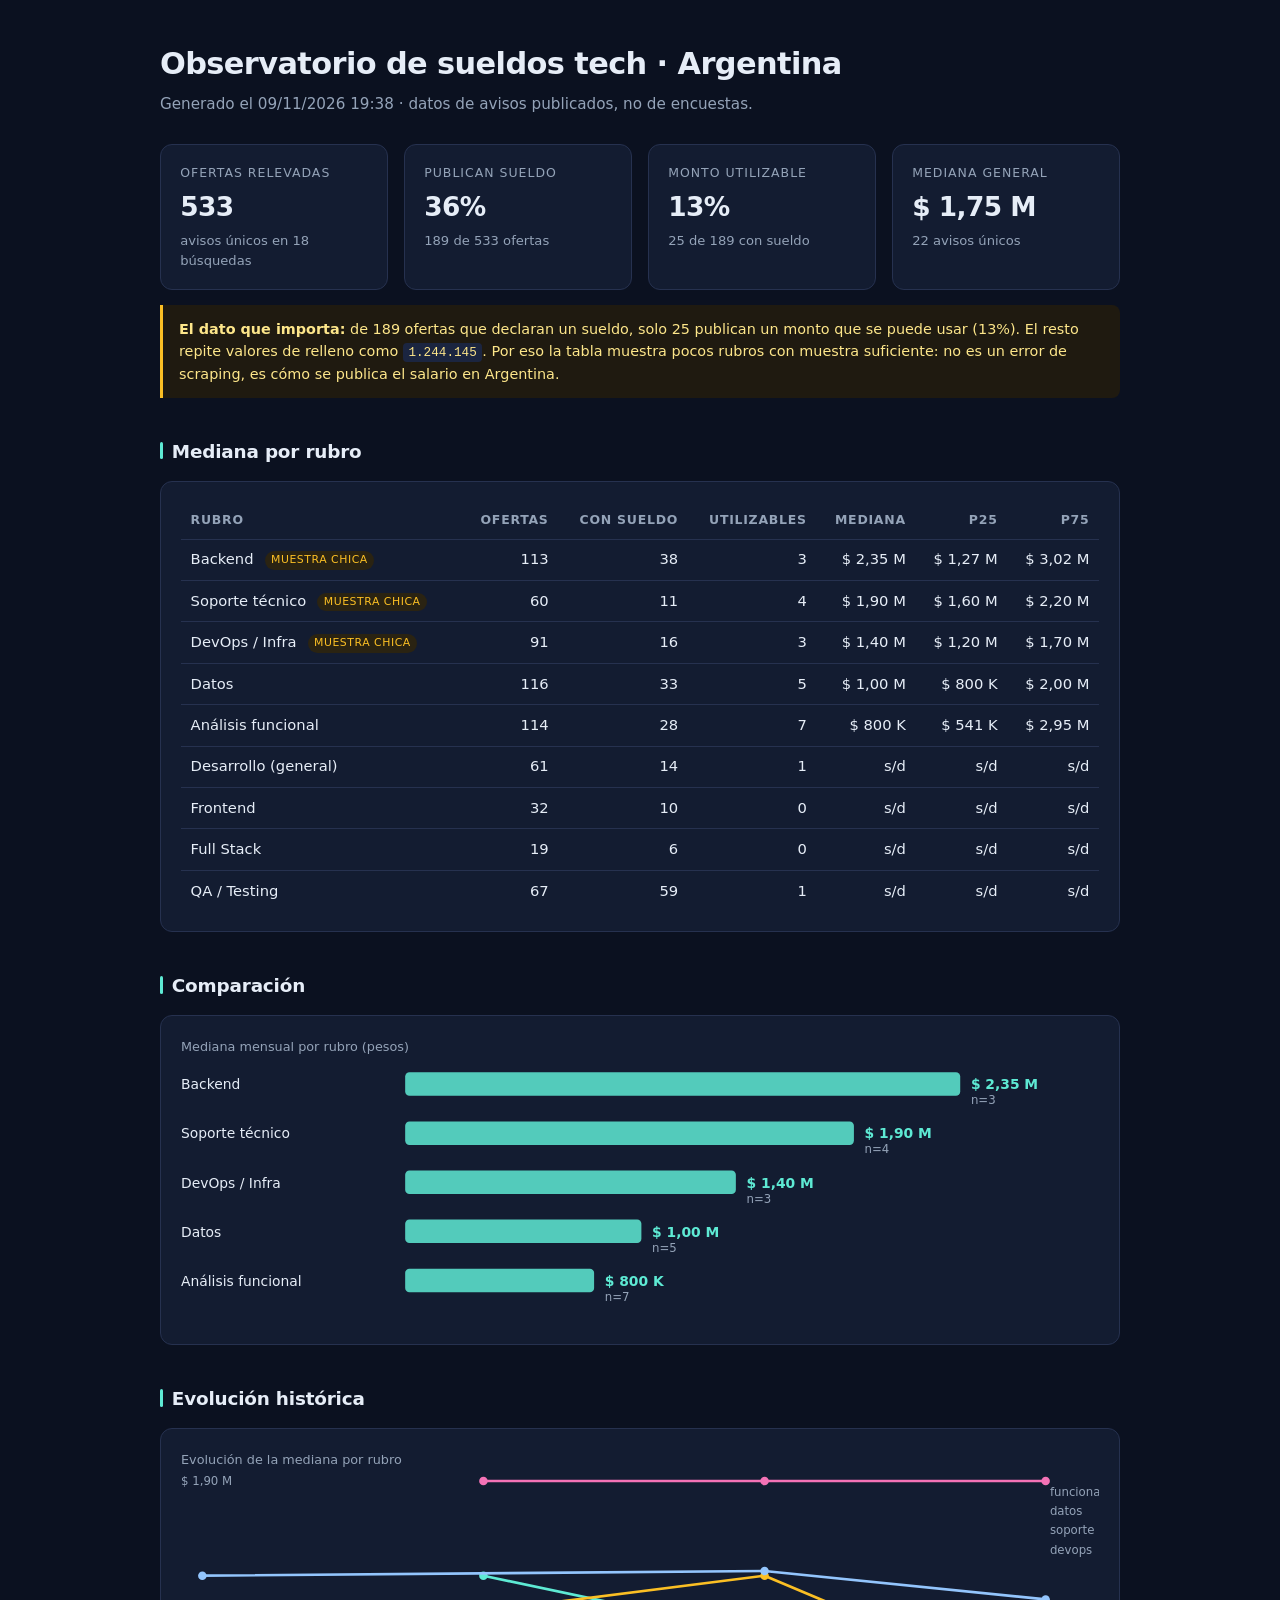
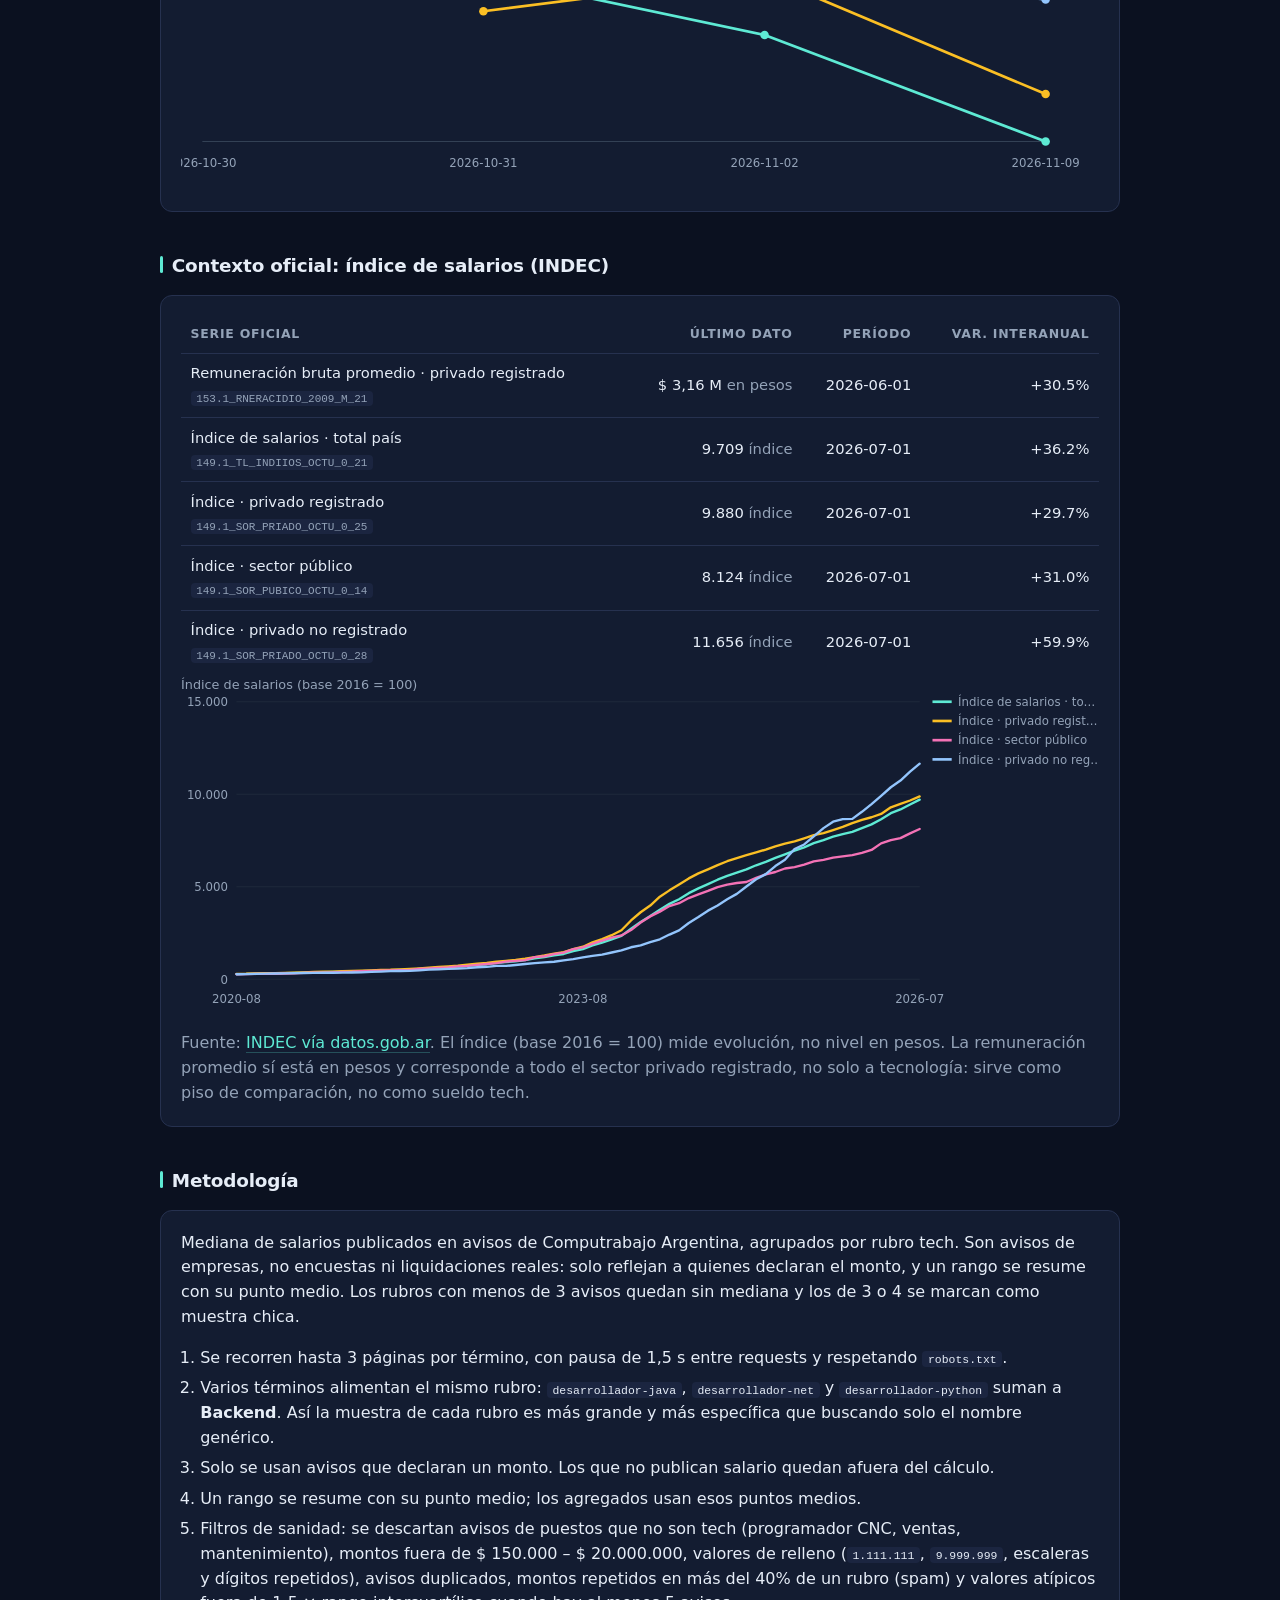
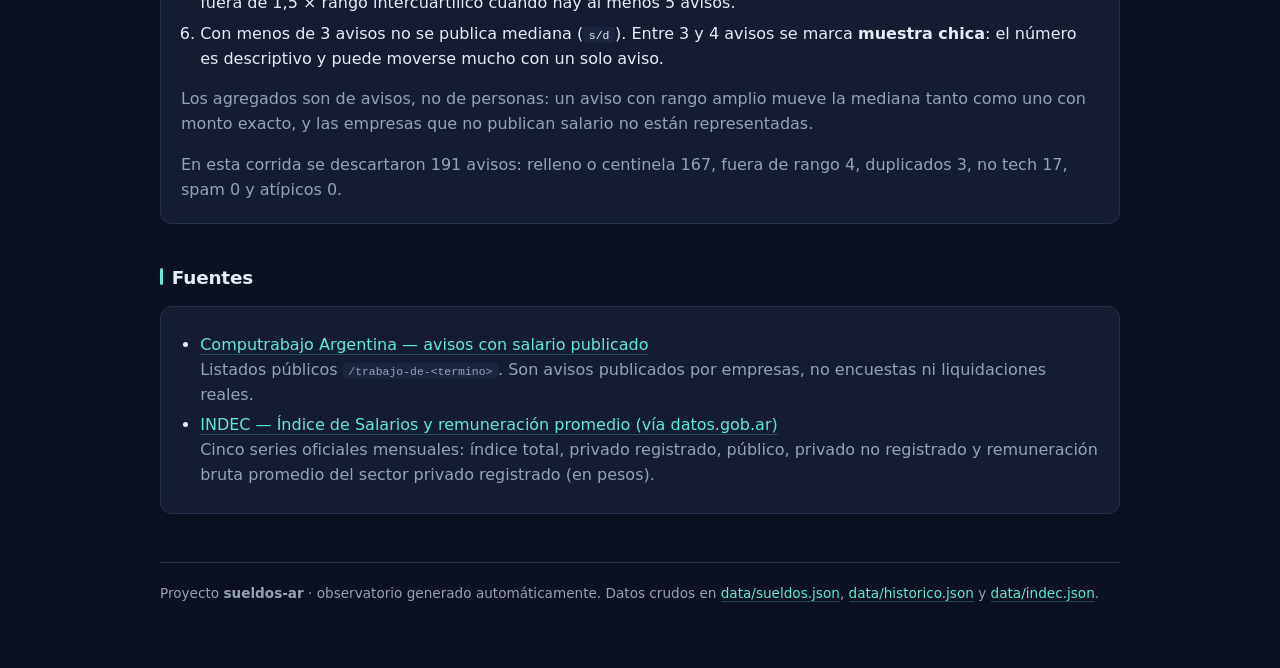
==== commit 968b8e90: "observatorio: corrida 2026-11-09" ====
--- a/docs/observatorio.html
+++ b/docs/observatorio.html
@@ -67,68 +67,69 @@
 <main>
 <header>
   <h1>Observatorio de sueldos tech · Argentina</h1>
-  <p>Generado el 02/11/2026 17:03 · datos de
+  <p>Generado el 09/11/2026 19:38 · datos de
   avisos publicados, no de encuestas.</p>
 </header>
 
-<div class="tarjetas"><div class="tarjeta"><div class="rotulo">Ofertas relevadas</div><div class="valor">536</div><div class="nota">avisos únicos en 18 búsquedas</div></div><div class="tarjeta"><div class="rotulo">Publican sueldo</div><div class="valor">30%</div><div class="nota">163 de 536 ofertas</div></div><div class="tarjeta"><div class="rotulo">Monto utilizable</div><div class="valor">20%</div><div class="nota">32 de 163 con sueldo</div></div><div class="tarjeta"><div class="rotulo">Mediana general</div><div class="valor">$ 1,67 M</div><div class="nota">30 avisos únicos</div></div></div>
+<div class="tarjetas"><div class="tarjeta"><div class="rotulo">Ofertas relevadas</div><div class="valor">533</div><div class="nota">avisos únicos en 18 búsquedas</div></div><div class="tarjeta"><div class="rotulo">Publican sueldo</div><div class="valor">36%</div><div class="nota">189 de 533 ofertas</div></div><div class="tarjeta"><div class="rotulo">Monto utilizable</div><div class="valor">13%</div><div class="nota">25 de 189 con sueldo</div></div><div class="tarjeta"><div class="rotulo">Mediana general</div><div class="valor">$ 1,75 M</div><div class="nota">22 avisos únicos</div></div></div>
 
-<p class="aviso"><strong>El dato que importa:</strong> de 163 ofertas que declaran un sueldo, solo 32 publican un monto que se puede usar (20%). El resto repite valores de relleno como <code>1.244.145</code>, <code>1.323.233</code>. Por eso la tabla muestra pocos rubros con muestra suficiente: no es un error de scraping, es cómo se publica el salario en Argentina.</p>
+<p class="aviso"><strong>El dato que importa:</strong> de 189 ofertas que declaran un sueldo, solo 25 publican un monto que se puede usar (13%). El resto repite valores de relleno como <code>1.244.145</code>. Por eso la tabla muestra pocos rubros con muestra suficiente: no es un error de scraping, es cómo se publica el salario en Argentina.</p>
 
 <h2>Mediana por rubro</h2>
-<div class="panel"><table><thead><tr><th>Rubro</th><th>Ofertas</th><th>Con sueldo</th><th>Utilizables</th><th>Mediana</th><th>P25</th><th>P75</th></tr></thead><tbody><tr><td>Backend <span class="muestra" title="Menos de 5 avisos: tomalo como referencia, no como mediana firme">muestra chica</span></td><td>108</td><td>40</td><td>3</td><td>$ 3,70 M</td><td>$ 3,02 M</td><td>$ 3,85 M</td></tr><tr><td>Soporte técnico <span class="muestra" title="Menos de 5 avisos: tomalo como referencia, no como mediana firme">muestra chica</span></td><td>60</td><td>13</td><td>4</td><td>$ 1,90 M</td><td>$ 1,60 M</td><td>$ 2,20 M</td></tr><tr><td>DevOps / Infra <span class="muestra" title="Menos de 5 avisos: tomalo como referencia, no como mediana firme">muestra chica</span></td><td>91</td><td>24</td><td>4</td><td>$ 1,52 M</td><td>$ 1,10 M</td><td>$ 1,73 M</td></tr><tr><td>Datos</td><td>120</td><td>37</td><td>7</td><td>$ 1,50 M</td><td>$ 1,25 M</td><td>$ 1,90 M</td></tr><tr><td>QA / Testing</td><td>68</td><td>12</td><td>6</td><td>$ 1,45 M</td><td>$ 1,20 M</td><td>$ 1,93 M</td></tr><tr><td>Análisis funcional</td><td>111</td><td>30</td><td>8</td><td>$ 1,25 M</td><td>$ 571 K</td><td>$ 2,00 M</td></tr><tr><td>Desarrollo (general)</td><td>63</td><td>20</td><td>1</td><td>s/d</td><td>s/d</td><td>s/d</td></tr><tr><td>Frontend</td><td>33</td><td>14</td><td>0</td><td>s/d</td><td>s/d</td><td>s/d</td></tr><tr><td>Full Stack</td><td>21</td><td>10</td><td>0</td><td>s/d</td><td>s/d</td><td>s/d</td></tr></tbody></table></div>
+<div class="panel"><table><thead><tr><th>Rubro</th><th>Ofertas</th><th>Con sueldo</th><th>Utilizables</th><th>Mediana</th><th>P25</th><th>P75</th></tr></thead><tbody><tr><td>Backend <span class="muestra" title="Menos de 5 avisos: tomalo como referencia, no como mediana firme">muestra chica</span></td><td>113</td><td>38</td><td>3</td><td>$ 2,35 M</td><td>$ 1,27 M</td><td>$ 3,02 M</td></tr><tr><td>Soporte técnico <span class="muestra" title="Menos de 5 avisos: tomalo como referencia, no como mediana firme">muestra chica</span></td><td>60</td><td>11</td><td>4</td><td>$ 1,90 M</td><td>$ 1,60 M</td><td>$ 2,20 M</td></tr><tr><td>DevOps / Infra <span class="muestra" title="Menos de 5 avisos: tomalo como referencia, no como mediana firme">muestra chica</span></td><td>91</td><td>16</td><td>3</td><td>$ 1,40 M</td><td>$ 1,20 M</td><td>$ 1,70 M</td></tr><tr><td>Datos</td><td>116</td><td>33</td><td>5</td><td>$ 1,00 M</td><td>$ 800 K</td><td>$ 2,00 M</td></tr><tr><td>Análisis funcional</td><td>114</td><td>28</td><td>7</td><td>$ 800 K</td><td>$ 541 K</td><td>$ 2,95 M</td></tr><tr><td>Desarrollo (general)</td><td>61</td><td>14</td><td>1</td><td>s/d</td><td>s/d</td><td>s/d</td></tr><tr><td>Frontend</td><td>32</td><td>10</td><td>0</td><td>s/d</td><td>s/d</td><td>s/d</td></tr><tr><td>Full Stack</td><td>19</td><td>6</td><td>0</td><td>s/d</td><td>s/d</td><td>s/d</td></tr><tr><td>QA / Testing</td><td>67</td><td>59</td><td>1</td><td>s/d</td><td>s/d</td><td>s/d</td></tr></tbody></table></div>
 
 <h2>Comparación</h2>
-<div class="panel"><svg xmlns="http://www.w3.org/2000/svg" viewBox="0 0 860 316" role="img" aria-label="Mediana salarial por rubro" class="grafico">
+<div class="panel"><svg xmlns="http://www.w3.org/2000/svg" viewBox="0 0 860 270" role="img" aria-label="Mediana salarial por rubro" class="grafico">
 <text x="0" y="14" class="eje-titulo">Mediana mensual por rubro (pesos)</text>
 <text x="0" y="50" class="etiqueta-rubro">Backend</text>
 <rect x="210" y="34" width="520.0" height="22" rx="4" fill="#5eead4" opacity="0.85"></rect>
-<text x="740.0" y="50" class="etiqueta-valor">$ 3,70 M</text>
+<text x="740.0" y="50" class="etiqueta-valor">$ 2,35 M</text>
 <text x="740.0" y="64" class="etiqueta-n">n=3</text>
 <text x="0" y="96" class="etiqueta-rubro">Soporte técnico</text>
-<rect x="210" y="80" width="267.0" height="22" rx="4" fill="#5eead4" opacity="0.85"></rect>
-<text x="487.0" y="96" class="etiqueta-valor">$ 1,90 M</text>
-<text x="487.0" y="110" class="etiqueta-n">n=4</text>
+<rect x="210" y="80" width="420.4" height="22" rx="4" fill="#5eead4" opacity="0.85"></rect>
+<text x="640.4" y="96" class="etiqueta-valor">$ 1,90 M</text>
+<text x="640.4" y="110" class="etiqueta-n">n=4</text>
 <text x="0" y="142" class="etiqueta-rubro">DevOps / Infra</text>
-<rect x="210" y="126" width="213.6" height="22" rx="4" fill="#5eead4" opacity="0.85"></rect>
-<text x="433.6" y="142" class="etiqueta-valor">$ 1,52 M</text>
-<text x="433.6" y="156" class="etiqueta-n">n=4</text>
+<rect x="210" y="126" width="309.8" height="22" rx="4" fill="#5eead4" opacity="0.85"></rect>
+<text x="529.8" y="142" class="etiqueta-valor">$ 1,40 M</text>
+<text x="529.8" y="156" class="etiqueta-n">n=3</text>
 <text x="0" y="188" class="etiqueta-rubro">Datos</text>
-<rect x="210" y="172" width="210.8" height="22" rx="4" fill="#5eead4" opacity="0.85"></rect>
-<text x="430.8" y="188" class="etiqueta-valor">$ 1,50 M</text>
-<text x="430.8" y="202" class="etiqueta-n">n=7</text>
-<text x="0" y="234" class="etiqueta-rubro">QA / Testing</text>
-<rect x="210" y="218" width="203.8" height="22" rx="4" fill="#5eead4" opacity="0.85"></rect>
-<text x="423.8" y="234" class="etiqueta-valor">$ 1,45 M</text>
-<text x="423.8" y="248" class="etiqueta-n">n=6</text>
-<text x="0" y="280" class="etiqueta-rubro">Análisis funcional</text>
-<rect x="210" y="264" width="175.7" height="22" rx="4" fill="#5eead4" opacity="0.85"></rect>
-<text x="395.7" y="280" class="etiqueta-valor">$ 1,25 M</text>
-<text x="395.7" y="294" class="etiqueta-n">n=8</text>
+<rect x="210" y="172" width="221.3" height="22" rx="4" fill="#5eead4" opacity="0.85"></rect>
+<text x="441.3" y="188" class="etiqueta-valor">$ 1,00 M</text>
+<text x="441.3" y="202" class="etiqueta-n">n=5</text>
+<text x="0" y="234" class="etiqueta-rubro">Análisis funcional</text>
+<rect x="210" y="218" width="177.0" height="22" rx="4" fill="#5eead4" opacity="0.85"></rect>
+<text x="397.0" y="234" class="etiqueta-valor">$ 800 K</text>
+<text x="397.0" y="248" class="etiqueta-n">n=7</text>
 </svg></div>
 
 <h2>Evolución histórica</h2><div class="panel"><svg xmlns="http://www.w3.org/2000/svg" viewBox="0 0 860 320" role="img" aria-label="Evolución de la mediana salarial" class="grafico">
 <text x="0" y="14" class="eje-titulo">Evolución de la mediana por rubro</text>
 <line x1="20" y1="274" x2="810" y2="274" stroke="#334155" stroke-width="1"></line>
-<path d="M415.0,180.2 L810.0,274.0" fill="none" stroke="#5eead4" stroke-width="2.5" stroke-linejoin="round" stroke-linecap="round"></path>
-<circle cx="415.0" cy="180.2" r="4" fill="#5eead4"></circle>
+<path d="M283.3,118.7 L546.7,174.2 L810.0,274.0" fill="none" stroke="#5eead4" stroke-width="2.5" stroke-linejoin="round" stroke-linecap="round"></path>
+<circle cx="283.3" cy="118.7" r="4" fill="#5eead4"></circle>
+<circle cx="546.7" cy="174.2" r="4" fill="#5eead4"></circle>
 <circle cx="810.0" cy="274.0" r="4" fill="#5eead4"></circle>
 <text x="814" y="44" class="leyenda" fill="#5eead4">funcional</text>
-<path d="M415.0,236.5 L810.0,180.2" fill="none" stroke="#fbbf24" stroke-width="2.5" stroke-linejoin="round" stroke-linecap="round"></path>
-<circle cx="415.0" cy="236.5" r="4" fill="#fbbf24"></circle>
-<circle cx="810.0" cy="180.2" r="4" fill="#fbbf24"></circle>
+<path d="M283.3,152.0 L546.7,118.7 L810.0,229.6" fill="none" stroke="#fbbf24" stroke-width="2.5" stroke-linejoin="round" stroke-linecap="round"></path>
+<circle cx="283.3" cy="152.0" r="4" fill="#fbbf24"></circle>
+<circle cx="546.7" cy="118.7" r="4" fill="#fbbf24"></circle>
+<circle cx="810.0" cy="229.6" r="4" fill="#fbbf24"></circle>
 <text x="814" y="62" class="leyenda" fill="#fbbf24">datos</text>
-<path d="M415.0,105.1 L810.0,198.9" fill="none" stroke="#f472b6" stroke-width="2.5" stroke-linejoin="round" stroke-linecap="round"></path>
-<circle cx="415.0" cy="105.1" r="4" fill="#f472b6"></circle>
-<circle cx="810.0" cy="198.9" r="4" fill="#f472b6"></circle>
-<text x="814" y="80" class="leyenda" fill="#f472b6">qa</text>
-<path d="M415.0,30.0 L810.0,30.0" fill="none" stroke="#93c5fd" stroke-width="2.5" stroke-linejoin="round" stroke-linecap="round"></path>
-<circle cx="415.0" cy="30.0" r="4" fill="#93c5fd"></circle>
-<circle cx="810.0" cy="30.0" r="4" fill="#93c5fd"></circle>
-<text x="814" y="98" class="leyenda" fill="#93c5fd">soporte</text>
+<path d="M283.3,30.0 L546.7,30.0 L810.0,30.0" fill="none" stroke="#f472b6" stroke-width="2.5" stroke-linejoin="round" stroke-linecap="round"></path>
+<circle cx="283.3" cy="30.0" r="4" fill="#f472b6"></circle>
+<circle cx="546.7" cy="30.0" r="4" fill="#f472b6"></circle>
+<circle cx="810.0" cy="30.0" r="4" fill="#f472b6"></circle>
+<text x="814" y="80" class="leyenda" fill="#f472b6">soporte</text>
+<path d="M20.0,118.7 L546.7,114.3 L810.0,140.9" fill="none" stroke="#93c5fd" stroke-width="2.5" stroke-linejoin="round" stroke-linecap="round"></path>
+<circle cx="20.0" cy="118.7" r="4" fill="#93c5fd"></circle>
+<circle cx="546.7" cy="114.3" r="4" fill="#93c5fd"></circle>
+<circle cx="810.0" cy="140.9" r="4" fill="#93c5fd"></circle>
+<text x="814" y="98" class="leyenda" fill="#93c5fd">devops</text>
 <text x="20.0" y="298" class="etiqueta-fecha" text-anchor="middle">2026-10-30</text>
-<text x="415.0" y="298" class="etiqueta-fecha" text-anchor="middle">2026-10-31</text>
-<text x="810.0" y="298" class="etiqueta-fecha" text-anchor="middle">2026-11-02</text>
+<text x="283.3" y="298" class="etiqueta-fecha" text-anchor="middle">2026-10-31</text>
+<text x="546.7" y="298" class="etiqueta-fecha" text-anchor="middle">2026-11-02</text>
+<text x="810.0" y="298" class="etiqueta-fecha" text-anchor="middle">2026-11-09</text>
 <text x="0" y="34.0" class="etiqueta-n">$ 1,90 M</text>
 </svg></div>
 
@@ -163,11 +164,11 @@
 personas: un aviso con rango amplio mueve la mediana tanto como uno con monto
 exacto, y las empresas que no publican salario no están representadas.</p>
 <p style="margin-bottom:0;color:var(--tenue)">En esta corrida se descartaron
-167 avisos: relleno o
-centinela 138,
-fuera de rango 5,
-duplicados 2,
-no tech 22,
+191 avisos: relleno o
+centinela 167,
+fuera de rango 4,
+duplicados 3,
+no tech 17,
 spam 0 y atípicos
 0.</p>
 </div>
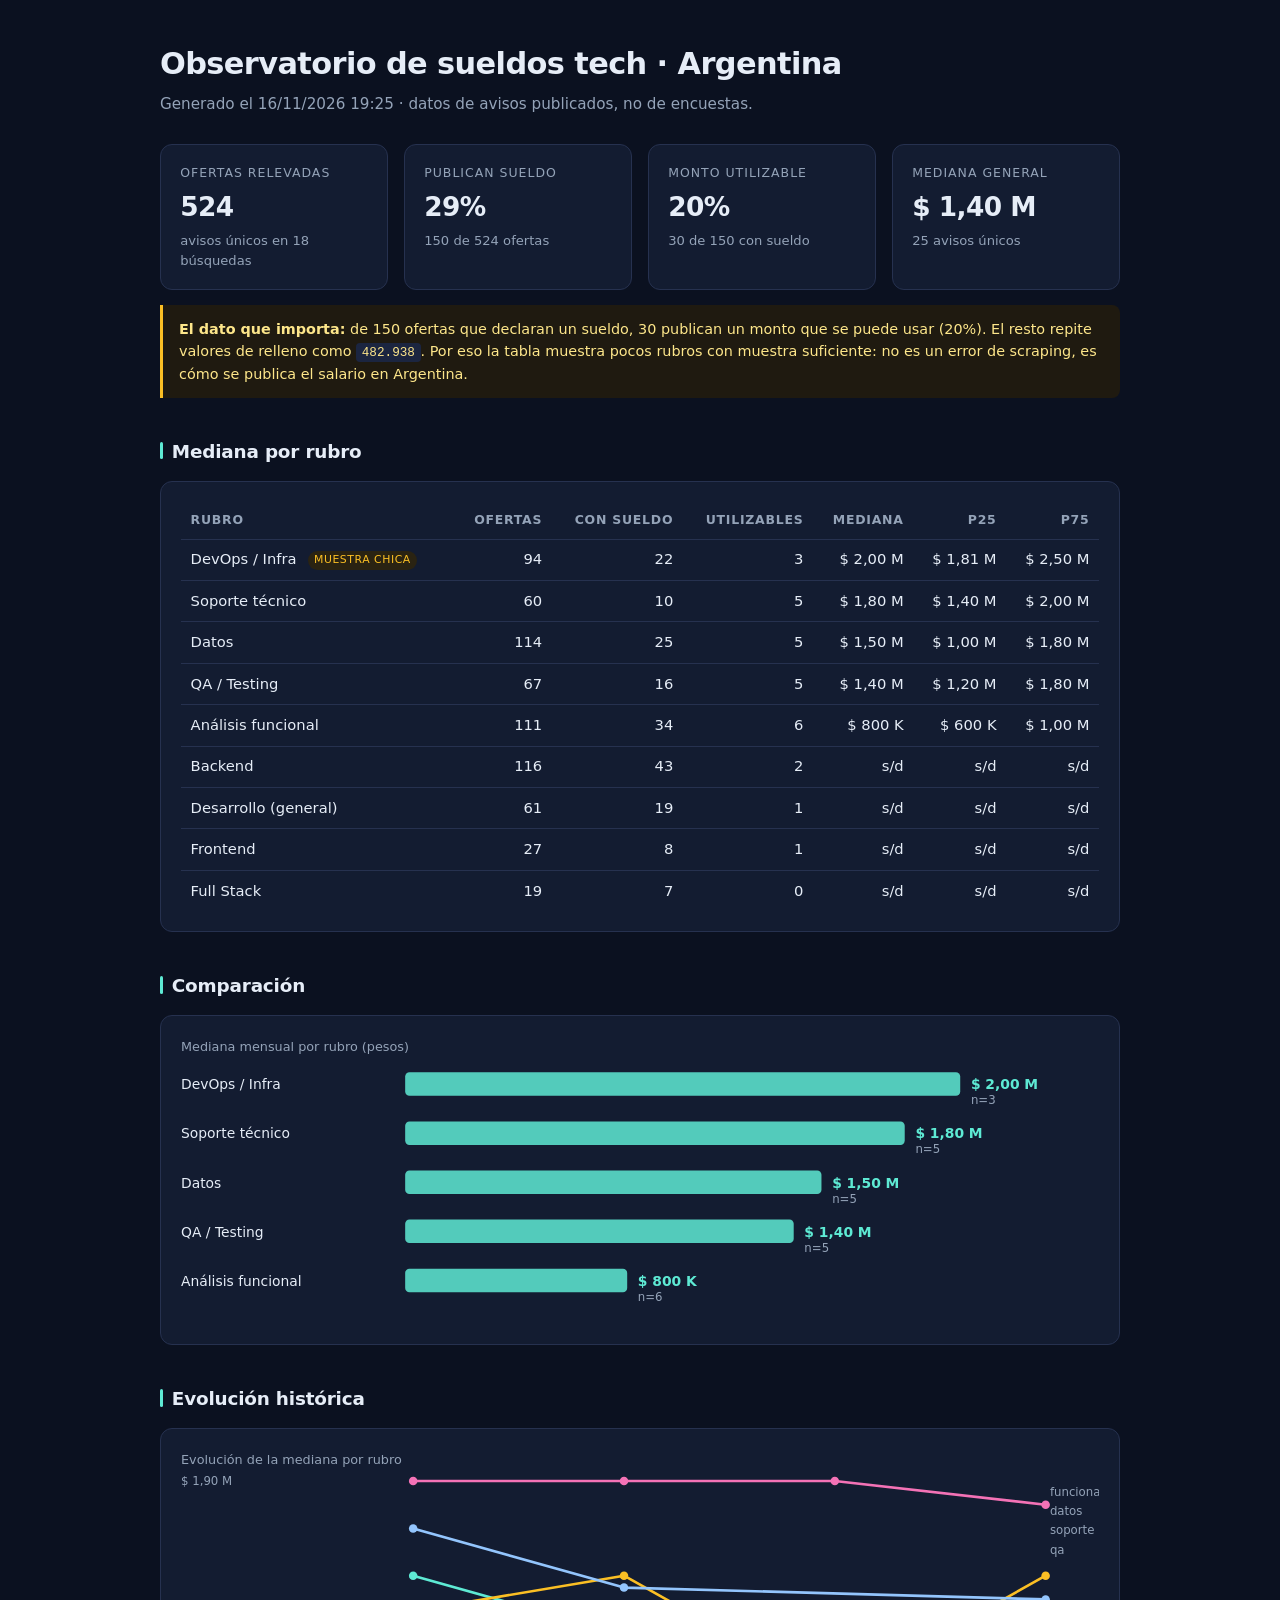
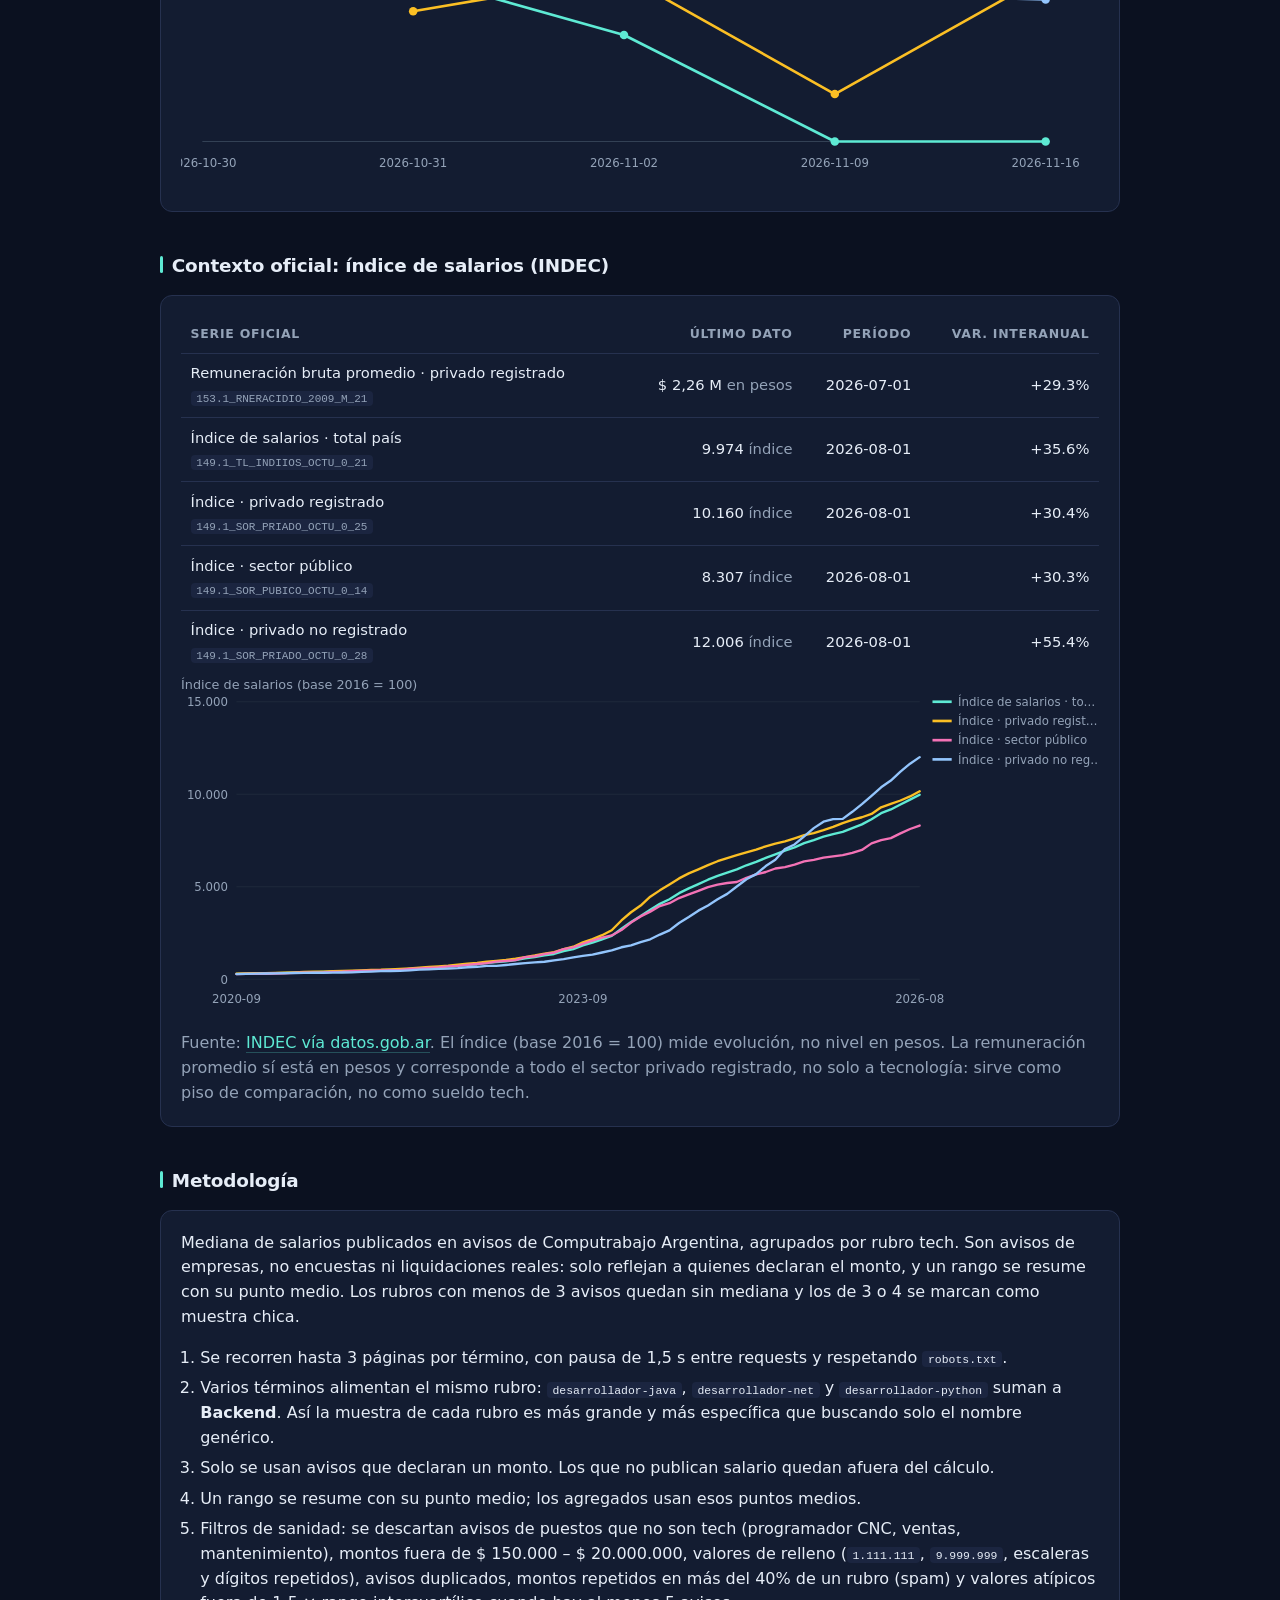
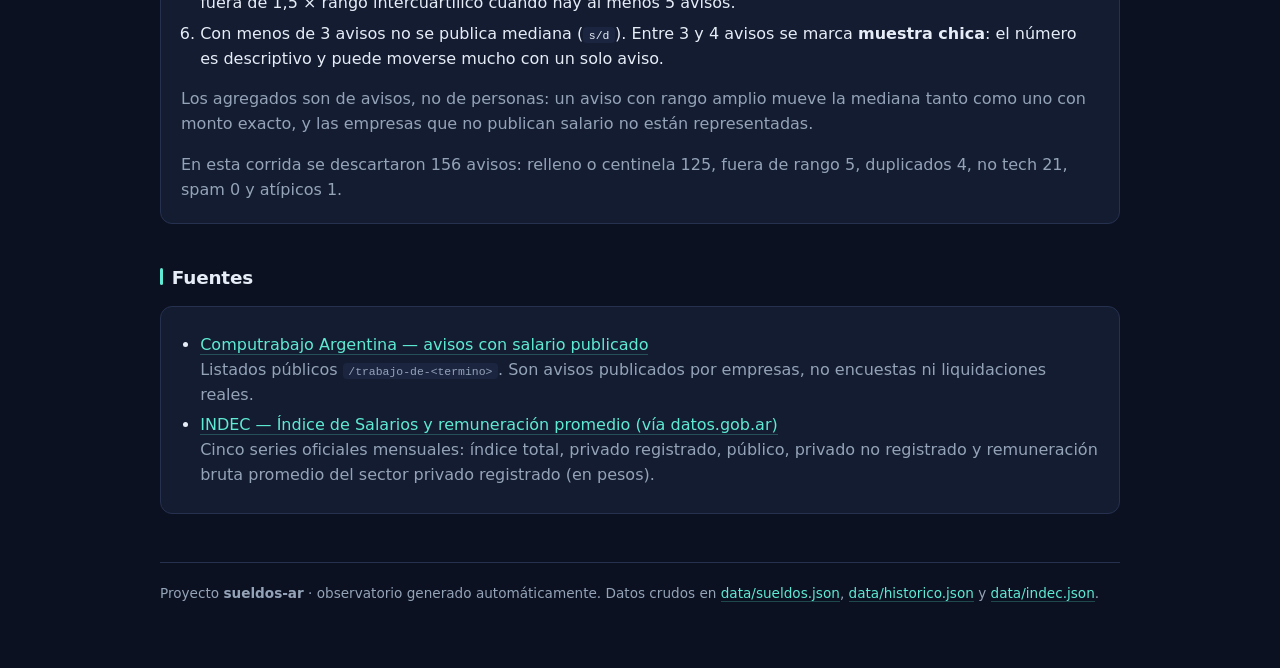
==== commit 9c6ba13a: "observatorio: corrida 2026-11-16" ====
--- a/docs/observatorio.html
+++ b/docs/observatorio.html
@@ -67,74 +67,78 @@
 <main>
 <header>
   <h1>Observatorio de sueldos tech · Argentina</h1>
-  <p>Generado el 09/11/2026 19:38 · datos de
+  <p>Generado el 16/11/2026 19:25 · datos de
   avisos publicados, no de encuestas.</p>
 </header>
 
-<div class="tarjetas"><div class="tarjeta"><div class="rotulo">Ofertas relevadas</div><div class="valor">533</div><div class="nota">avisos únicos en 18 búsquedas</div></div><div class="tarjeta"><div class="rotulo">Publican sueldo</div><div class="valor">36%</div><div class="nota">189 de 533 ofertas</div></div><div class="tarjeta"><div class="rotulo">Monto utilizable</div><div class="valor">13%</div><div class="nota">25 de 189 con sueldo</div></div><div class="tarjeta"><div class="rotulo">Mediana general</div><div class="valor">$ 1,75 M</div><div class="nota">22 avisos únicos</div></div></div>
+<div class="tarjetas"><div class="tarjeta"><div class="rotulo">Ofertas relevadas</div><div class="valor">524</div><div class="nota">avisos únicos en 18 búsquedas</div></div><div class="tarjeta"><div class="rotulo">Publican sueldo</div><div class="valor">29%</div><div class="nota">150 de 524 ofertas</div></div><div class="tarjeta"><div class="rotulo">Monto utilizable</div><div class="valor">20%</div><div class="nota">30 de 150 con sueldo</div></div><div class="tarjeta"><div class="rotulo">Mediana general</div><div class="valor">$ 1,40 M</div><div class="nota">25 avisos únicos</div></div></div>
 
-<p class="aviso"><strong>El dato que importa:</strong> de 189 ofertas que declaran un sueldo, solo 25 publican un monto que se puede usar (13%). El resto repite valores de relleno como <code>1.244.145</code>. Por eso la tabla muestra pocos rubros con muestra suficiente: no es un error de scraping, es cómo se publica el salario en Argentina.</p>
+<p class="aviso"><strong>El dato que importa:</strong> de 150 ofertas que declaran un sueldo, 30 publican un monto que se puede usar (20%). El resto repite valores de relleno como <code>482.938</code>.  Por eso la tabla muestra pocos rubros con muestra suficiente: no es un error de scraping, es cómo se publica el salario en Argentina.</p>
 
 <h2>Mediana por rubro</h2>
-<div class="panel"><table><thead><tr><th>Rubro</th><th>Ofertas</th><th>Con sueldo</th><th>Utilizables</th><th>Mediana</th><th>P25</th><th>P75</th></tr></thead><tbody><tr><td>Backend <span class="muestra" title="Menos de 5 avisos: tomalo como referencia, no como mediana firme">muestra chica</span></td><td>113</td><td>38</td><td>3</td><td>$ 2,35 M</td><td>$ 1,27 M</td><td>$ 3,02 M</td></tr><tr><td>Soporte técnico <span class="muestra" title="Menos de 5 avisos: tomalo como referencia, no como mediana firme">muestra chica</span></td><td>60</td><td>11</td><td>4</td><td>$ 1,90 M</td><td>$ 1,60 M</td><td>$ 2,20 M</td></tr><tr><td>DevOps / Infra <span class="muestra" title="Menos de 5 avisos: tomalo como referencia, no como mediana firme">muestra chica</span></td><td>91</td><td>16</td><td>3</td><td>$ 1,40 M</td><td>$ 1,20 M</td><td>$ 1,70 M</td></tr><tr><td>Datos</td><td>116</td><td>33</td><td>5</td><td>$ 1,00 M</td><td>$ 800 K</td><td>$ 2,00 M</td></tr><tr><td>Análisis funcional</td><td>114</td><td>28</td><td>7</td><td>$ 800 K</td><td>$ 541 K</td><td>$ 2,95 M</td></tr><tr><td>Desarrollo (general)</td><td>61</td><td>14</td><td>1</td><td>s/d</td><td>s/d</td><td>s/d</td></tr><tr><td>Frontend</td><td>32</td><td>10</td><td>0</td><td>s/d</td><td>s/d</td><td>s/d</td></tr><tr><td>Full Stack</td><td>19</td><td>6</td><td>0</td><td>s/d</td><td>s/d</td><td>s/d</td></tr><tr><td>QA / Testing</td><td>67</td><td>59</td><td>1</td><td>s/d</td><td>s/d</td><td>s/d</td></tr></tbody></table></div>
+<div class="panel"><table><thead><tr><th>Rubro</th><th>Ofertas</th><th>Con sueldo</th><th>Utilizables</th><th>Mediana</th><th>P25</th><th>P75</th></tr></thead><tbody><tr><td>DevOps / Infra <span class="muestra" title="Menos de 5 avisos: tomalo como referencia, no como mediana firme">muestra chica</span></td><td>94</td><td>22</td><td>3</td><td>$ 2,00 M</td><td>$ 1,81 M</td><td>$ 2,50 M</td></tr><tr><td>Soporte técnico</td><td>60</td><td>10</td><td>5</td><td>$ 1,80 M</td><td>$ 1,40 M</td><td>$ 2,00 M</td></tr><tr><td>Datos</td><td>114</td><td>25</td><td>5</td><td>$ 1,50 M</td><td>$ 1,00 M</td><td>$ 1,80 M</td></tr><tr><td>QA / Testing</td><td>67</td><td>16</td><td>5</td><td>$ 1,40 M</td><td>$ 1,20 M</td><td>$ 1,80 M</td></tr><tr><td>Análisis funcional</td><td>111</td><td>34</td><td>6</td><td>$ 800 K</td><td>$ 600 K</td><td>$ 1,00 M</td></tr><tr><td>Backend</td><td>116</td><td>43</td><td>2</td><td>s/d</td><td>s/d</td><td>s/d</td></tr><tr><td>Desarrollo (general)</td><td>61</td><td>19</td><td>1</td><td>s/d</td><td>s/d</td><td>s/d</td></tr><tr><td>Frontend</td><td>27</td><td>8</td><td>1</td><td>s/d</td><td>s/d</td><td>s/d</td></tr><tr><td>Full Stack</td><td>19</td><td>7</td><td>0</td><td>s/d</td><td>s/d</td><td>s/d</td></tr></tbody></table></div>
 
 <h2>Comparación</h2>
 <div class="panel"><svg xmlns="http://www.w3.org/2000/svg" viewBox="0 0 860 270" role="img" aria-label="Mediana salarial por rubro" class="grafico">
 <text x="0" y="14" class="eje-titulo">Mediana mensual por rubro (pesos)</text>
-<text x="0" y="50" class="etiqueta-rubro">Backend</text>
+<text x="0" y="50" class="etiqueta-rubro">DevOps / Infra</text>
 <rect x="210" y="34" width="520.0" height="22" rx="4" fill="#5eead4" opacity="0.85"></rect>
-<text x="740.0" y="50" class="etiqueta-valor">$ 2,35 M</text>
+<text x="740.0" y="50" class="etiqueta-valor">$ 2,00 M</text>
 <text x="740.0" y="64" class="etiqueta-n">n=3</text>
 <text x="0" y="96" class="etiqueta-rubro">Soporte técnico</text>
-<rect x="210" y="80" width="420.4" height="22" rx="4" fill="#5eead4" opacity="0.85"></rect>
-<text x="640.4" y="96" class="etiqueta-valor">$ 1,90 M</text>
-<text x="640.4" y="110" class="etiqueta-n">n=4</text>
-<text x="0" y="142" class="etiqueta-rubro">DevOps / Infra</text>
-<rect x="210" y="126" width="309.8" height="22" rx="4" fill="#5eead4" opacity="0.85"></rect>
-<text x="529.8" y="142" class="etiqueta-valor">$ 1,40 M</text>
-<text x="529.8" y="156" class="etiqueta-n">n=3</text>
-<text x="0" y="188" class="etiqueta-rubro">Datos</text>
-<rect x="210" y="172" width="221.3" height="22" rx="4" fill="#5eead4" opacity="0.85"></rect>
-<text x="441.3" y="188" class="etiqueta-valor">$ 1,00 M</text>
-<text x="441.3" y="202" class="etiqueta-n">n=5</text>
+<rect x="210" y="80" width="468.0" height="22" rx="4" fill="#5eead4" opacity="0.85"></rect>
+<text x="688.0" y="96" class="etiqueta-valor">$ 1,80 M</text>
+<text x="688.0" y="110" class="etiqueta-n">n=5</text>
+<text x="0" y="142" class="etiqueta-rubro">Datos</text>
+<rect x="210" y="126" width="390.0" height="22" rx="4" fill="#5eead4" opacity="0.85"></rect>
+<text x="610.0" y="142" class="etiqueta-valor">$ 1,50 M</text>
+<text x="610.0" y="156" class="etiqueta-n">n=5</text>
+<text x="0" y="188" class="etiqueta-rubro">QA / Testing</text>
+<rect x="210" y="172" width="364.0" height="22" rx="4" fill="#5eead4" opacity="0.85"></rect>
+<text x="584.0" y="188" class="etiqueta-valor">$ 1,40 M</text>
+<text x="584.0" y="202" class="etiqueta-n">n=5</text>
 <text x="0" y="234" class="etiqueta-rubro">Análisis funcional</text>
-<rect x="210" y="218" width="177.0" height="22" rx="4" fill="#5eead4" opacity="0.85"></rect>
-<text x="397.0" y="234" class="etiqueta-valor">$ 800 K</text>
-<text x="397.0" y="248" class="etiqueta-n">n=7</text>
+<rect x="210" y="218" width="208.0" height="22" rx="4" fill="#5eead4" opacity="0.85"></rect>
+<text x="428.0" y="234" class="etiqueta-valor">$ 800 K</text>
+<text x="428.0" y="248" class="etiqueta-n">n=6</text>
 </svg></div>
 
 <h2>Evolución histórica</h2><div class="panel"><svg xmlns="http://www.w3.org/2000/svg" viewBox="0 0 860 320" role="img" aria-label="Evolución de la mediana salarial" class="grafico">
 <text x="0" y="14" class="eje-titulo">Evolución de la mediana por rubro</text>
 <line x1="20" y1="274" x2="810" y2="274" stroke="#334155" stroke-width="1"></line>
-<path d="M283.3,118.7 L546.7,174.2 L810.0,274.0" fill="none" stroke="#5eead4" stroke-width="2.5" stroke-linejoin="round" stroke-linecap="round"></path>
-<circle cx="283.3" cy="118.7" r="4" fill="#5eead4"></circle>
-<circle cx="546.7" cy="174.2" r="4" fill="#5eead4"></circle>
+<path d="M217.5,118.7 L415.0,174.2 L612.5,274.0 L810.0,274.0" fill="none" stroke="#5eead4" stroke-width="2.5" stroke-linejoin="round" stroke-linecap="round"></path>
+<circle cx="217.5" cy="118.7" r="4" fill="#5eead4"></circle>
+<circle cx="415.0" cy="174.2" r="4" fill="#5eead4"></circle>
+<circle cx="612.5" cy="274.0" r="4" fill="#5eead4"></circle>
 <circle cx="810.0" cy="274.0" r="4" fill="#5eead4"></circle>
 <text x="814" y="44" class="leyenda" fill="#5eead4">funcional</text>
-<path d="M283.3,152.0 L546.7,118.7 L810.0,229.6" fill="none" stroke="#fbbf24" stroke-width="2.5" stroke-linejoin="round" stroke-linecap="round"></path>
-<circle cx="283.3" cy="152.0" r="4" fill="#fbbf24"></circle>
-<circle cx="546.7" cy="118.7" r="4" fill="#fbbf24"></circle>
-<circle cx="810.0" cy="229.6" r="4" fill="#fbbf24"></circle>
+<path d="M217.5,152.0 L415.0,118.7 L612.5,229.6 L810.0,118.7" fill="none" stroke="#fbbf24" stroke-width="2.5" stroke-linejoin="round" stroke-linecap="round"></path>
+<circle cx="217.5" cy="152.0" r="4" fill="#fbbf24"></circle>
+<circle cx="415.0" cy="118.7" r="4" fill="#fbbf24"></circle>
+<circle cx="612.5" cy="229.6" r="4" fill="#fbbf24"></circle>
+<circle cx="810.0" cy="118.7" r="4" fill="#fbbf24"></circle>
 <text x="814" y="62" class="leyenda" fill="#fbbf24">datos</text>
-<path d="M283.3,30.0 L546.7,30.0 L810.0,30.0" fill="none" stroke="#f472b6" stroke-width="2.5" stroke-linejoin="round" stroke-linecap="round"></path>
-<circle cx="283.3" cy="30.0" r="4" fill="#f472b6"></circle>
-<circle cx="546.7" cy="30.0" r="4" fill="#f472b6"></circle>
-<circle cx="810.0" cy="30.0" r="4" fill="#f472b6"></circle>
+<path d="M217.5,30.0 L415.0,30.0 L612.5,30.0 L810.0,52.2" fill="none" stroke="#f472b6" stroke-width="2.5" stroke-linejoin="round" stroke-linecap="round"></path>
+<circle cx="217.5" cy="30.0" r="4" fill="#f472b6"></circle>
+<circle cx="415.0" cy="30.0" r="4" fill="#f472b6"></circle>
+<circle cx="612.5" cy="30.0" r="4" fill="#f472b6"></circle>
+<circle cx="810.0" cy="52.2" r="4" fill="#f472b6"></circle>
 <text x="814" y="80" class="leyenda" fill="#f472b6">soporte</text>
-<path d="M20.0,118.7 L546.7,114.3 L810.0,140.9" fill="none" stroke="#93c5fd" stroke-width="2.5" stroke-linejoin="round" stroke-linecap="round"></path>
-<circle cx="20.0" cy="118.7" r="4" fill="#93c5fd"></circle>
-<circle cx="546.7" cy="114.3" r="4" fill="#93c5fd"></circle>
+<path d="M217.5,74.4 L415.0,129.8 L810.0,140.9" fill="none" stroke="#93c5fd" stroke-width="2.5" stroke-linejoin="round" stroke-linecap="round"></path>
+<circle cx="217.5" cy="74.4" r="4" fill="#93c5fd"></circle>
+<circle cx="415.0" cy="129.8" r="4" fill="#93c5fd"></circle>
 <circle cx="810.0" cy="140.9" r="4" fill="#93c5fd"></circle>
-<text x="814" y="98" class="leyenda" fill="#93c5fd">devops</text>
+<text x="814" y="98" class="leyenda" fill="#93c5fd">qa</text>
 <text x="20.0" y="298" class="etiqueta-fecha" text-anchor="middle">2026-10-30</text>
-<text x="283.3" y="298" class="etiqueta-fecha" text-anchor="middle">2026-10-31</text>
-<text x="546.7" y="298" class="etiqueta-fecha" text-anchor="middle">2026-11-02</text>
-<text x="810.0" y="298" class="etiqueta-fecha" text-anchor="middle">2026-11-09</text>
+<text x="217.5" y="298" class="etiqueta-fecha" text-anchor="middle">2026-10-31</text>
+<text x="415.0" y="298" class="etiqueta-fecha" text-anchor="middle">2026-11-02</text>
+<text x="612.5" y="298" class="etiqueta-fecha" text-anchor="middle">2026-11-09</text>
+<text x="810.0" y="298" class="etiqueta-fecha" text-anchor="middle">2026-11-16</text>
 <text x="0" y="34.0" class="etiqueta-n">$ 1,90 M</text>
 </svg></div>
 
 <h2>Contexto oficial: índice de salarios (INDEC)</h2>
-<div class="panel"><table><thead><tr><th>Serie oficial</th><th>Último dato</th><th>Período</th><th>Var. interanual</th></tr></thead><tbody><tr><td>Remuneración bruta promedio · privado registrado<br><span style="color:var(--tenue);font-size:.78rem"><code>153.1_RNERACIDIO_2009_M_21</code></span></td><td>$ 3,16 M <span style="color:var(--tenue)">en pesos</span></td><td>2026-06-01</td><td>+30.5%</td></tr><tr><td>Índice de salarios · total país<br><span style="color:var(--tenue);font-size:.78rem"><code>149.1_TL_INDIIOS_OCTU_0_21</code></span></td><td>9.709 <span style="color:var(--tenue)">índice</span></td><td>2026-07-01</td><td>+36.2%</td></tr><tr><td>Índice · privado registrado<br><span style="color:var(--tenue);font-size:.78rem"><code>149.1_SOR_PRIADO_OCTU_0_25</code></span></td><td>9.880 <span style="color:var(--tenue)">índice</span></td><td>2026-07-01</td><td>+29.7%</td></tr><tr><td>Índice · sector público<br><span style="color:var(--tenue);font-size:.78rem"><code>149.1_SOR_PUBICO_OCTU_0_14</code></span></td><td>8.124 <span style="color:var(--tenue)">índice</span></td><td>2026-07-01</td><td>+31.0%</td></tr><tr><td>Índice · privado no registrado<br><span style="color:var(--tenue);font-size:.78rem"><code>149.1_SOR_PRIADO_OCTU_0_28</code></span></td><td>11.656 <span style="color:var(--tenue)">índice</span></td><td>2026-07-01</td><td>+59.9%</td></tr></tbody></table><svg xmlns="http://www.w3.org/2000/svg" viewBox="0 0 860 320" role="img" aria-label="Índice de salarios del INDEC" class="grafico"><text x="0" y="14" class="eje-titulo">Índice de salarios (base 2016 = 100)</text><line x1="52" y1="286.0" x2="692" y2="286.0" stroke="#1e293b" stroke-width="1"></line><text x="44" y="290.0" text-anchor="end" class="eje-valor">0</text><line x1="52" y1="199.3" x2="692" y2="199.3" stroke="#1e293b" stroke-width="1"></line><text x="44" y="203.3" text-anchor="end" class="eje-valor">5.000</text><line x1="52" y1="112.7" x2="692" y2="112.7" stroke="#1e293b" stroke-width="1"></line><text x="44" y="116.7" text-anchor="end" class="eje-valor">10.000</text><line x1="52" y1="26.0" x2="692" y2="26.0" stroke="#1e293b" stroke-width="1"></line><text x="44" y="30.0" text-anchor="end" class="eje-valor">15.000</text><path d="M52.0,281.1 L61.0,281.0 L70.0,280.7 L79.0,280.6 L88.1,280.5 L97.1,280.3 L106.1,280.1 L115.1,279.8 L124.1,279.6 L133.1,279.4 L142.1,279.2 L151.2,278.9 L160.2,278.7 L169.2,278.4 L178.2,278.1 L187.2,277.7 L196.2,277.5 L205.2,277.2 L214.3,276.9 L223.3,276.3 L232.3,275.8 L241.3,275.2 L250.3,274.6 L259.3,274.0 L268.3,273.2 L277.4,272.4 L286.4,271.7 L295.4,270.7 L304.4,269.9 L313.4,269.1 L322.4,268.1 L331.4,266.3 L340.5,265.2 L349.5,263.6 L358.5,262.3 L367.5,259.7 L376.5,257.7 L385.5,254.3 L394.5,251.7 L403.5,248.6 L412.6,245.3 L421.6,238.6 L430.6,232.3 L439.6,226.8 L448.6,220.8 L457.6,215.3 L466.6,211.0 L475.7,205.3 L484.7,200.8 L493.7,196.8 L502.7,192.7 L511.7,189.1 L520.7,186.1 L529.7,183.1 L538.8,179.2 L547.8,176.0 L556.8,172.3 L565.8,168.9 L574.8,165.4 L583.8,162.4 L592.8,158.5 L601.9,155.7 L610.9,152.4 L619.9,150.1 L628.9,147.9 L637.9,144.4 L646.9,140.9 L655.9,136.0 L665.0,130.4 L674.0,126.9 L683.0,122.3 L692.0,117.7" fill="none" stroke="#5eead4" stroke-width="2.2" stroke-linejoin="round" stroke-linecap="round"></path><line x1="704" y1="26" x2="722" y2="26" stroke="#5eead4" stroke-width="2.5"></line><text x="728" y="30" class="leyenda">Índice de salarios · to…</text><path d="M52.0,280.9 L61.0,280.8 L70.0,280.5 L79.0,280.3 L88.1,280.3 L97.1,280.0 L106.1,279.7 L115.1,279.5 L124.1,279.2 L133.1,278.9 L142.1,278.8 L151.2,278.4 L160.2,278.2 L169.2,277.9 L178.2,277.6 L187.2,277.2 L196.2,277.1 L205.2,276.7 L214.3,276.3 L223.3,275.8 L232.3,275.2 L241.3,274.5 L250.3,273.9 L259.3,273.2 L268.3,272.2 L277.4,271.4 L286.4,270.6 L295.4,269.5 L304.4,268.7 L313.4,267.9 L322.4,266.7 L331.4,265.2 L340.5,263.7 L349.5,261.9 L358.5,260.5 L367.5,257.8 L376.5,255.5 L385.5,251.4 L394.5,248.4 L403.5,244.7 L412.6,240.1 L421.6,230.9 L430.6,223.2 L439.6,216.9 L448.6,208.6 L457.6,202.7 L466.6,197.1 L475.7,191.5 L484.7,186.8 L493.7,183.0 L502.7,179.0 L511.7,175.4 L520.7,172.4 L529.7,169.7 L538.8,167.1 L547.8,164.5 L556.8,161.4 L565.8,158.9 L574.8,156.7 L583.8,153.9 L592.8,151.0 L601.9,149.1 L610.9,146.3 L619.9,143.3 L628.9,139.7 L637.9,136.6 L646.9,134.2 L655.9,131.1 L665.0,124.9 L674.0,121.7 L683.0,118.5 L692.0,114.7" fill="none" stroke="#fbbf24" stroke-width="2.2" stroke-linejoin="round" stroke-linecap="round"></path><line x1="704" y1="44" x2="722" y2="44" stroke="#fbbf24" stroke-width="2.5"></line><text x="728" y="48" class="leyenda">Índice · privado regist…</text><path d="M52.0,281.3 L61.0,281.1 L70.0,281.0 L79.0,280.9 L88.1,280.8 L97.1,280.6 L106.1,280.4 L115.1,280.0 L124.1,279.9 L133.1,279.7 L142.1,279.5 L151.2,279.1 L160.2,278.9 L169.2,278.4 L178.2,278.1 L187.2,277.9 L196.2,277.7 L205.2,277.5 L214.3,277.3 L223.3,276.2 L232.3,275.9 L241.3,275.3 L250.3,274.8 L259.3,273.9 L268.3,273.4 L277.4,272.5 L286.4,271.7 L295.4,270.8 L304.4,269.4 L313.4,268.8 L322.4,268.1 L331.4,265.2 L340.5,264.4 L349.5,262.5 L358.5,261.1 L367.5,257.8 L376.5,256.1 L385.5,252.9 L394.5,249.8 L403.5,247.0 L412.6,244.9 L421.6,239.9 L430.6,232.9 L439.6,227.1 L448.6,222.6 L457.6,217.4 L466.6,214.7 L475.7,209.9 L484.7,206.4 L493.7,203.2 L502.7,199.6 L511.7,197.3 L520.7,195.8 L529.7,194.9 L538.8,190.9 L547.8,187.7 L556.8,185.5 L565.8,182.2 L574.8,180.9 L583.8,178.5 L592.8,175.5 L601.9,174.2 L610.9,172.1 L619.9,170.8 L628.9,169.7 L637.9,167.6 L646.9,164.8 L655.9,158.7 L665.0,155.7 L674.0,153.8 L683.0,149.3 L692.0,145.2" fill="none" stroke="#f472b6" stroke-width="2.2" stroke-linejoin="round" stroke-linecap="round"></path><line x1="704" y1="62" x2="722" y2="62" stroke="#f472b6" stroke-width="2.5"></line><text x="728" y="66" class="leyenda">Índice · sector público</text><path d="M52.0,281.3 L61.0,281.2 L70.0,281.0 L79.0,280.7 L88.1,280.6 L97.1,280.5 L106.1,280.3 L115.1,280.1 L124.1,280.0 L133.1,279.9 L142.1,279.9 L151.2,279.7 L160.2,279.6 L169.2,279.5 L178.2,279.1 L187.2,278.8 L196.2,278.4 L205.2,278.2 L214.3,278.1 L223.3,277.6 L232.3,277.0 L241.3,276.7 L250.3,276.3 L259.3,276.0 L268.3,275.5 L277.4,274.7 L286.4,274.3 L295.4,273.5 L304.4,273.5 L313.4,272.6 L322.4,271.7 L331.4,270.8 L340.5,270.1 L349.5,269.6 L358.5,268.3 L367.5,267.1 L376.5,265.5 L385.5,264.0 L394.5,262.9 L403.5,260.9 L412.6,259.0 L421.6,256.0 L430.6,254.3 L439.6,251.2 L448.6,248.5 L457.6,244.1 L466.6,240.2 L475.7,233.3 L484.7,227.7 L493.7,221.7 L502.7,216.8 L511.7,211.1 L520.7,206.0 L529.7,199.1 L538.8,192.3 L547.8,187.5 L556.8,179.9 L565.8,174.0 L574.8,164.0 L583.8,159.7 L592.8,152.1 L601.9,144.4 L610.9,138.4 L619.9,135.9 L628.9,135.7 L637.9,129.1 L646.9,121.9 L655.9,114.1 L665.0,106.1 L674.0,99.8 L683.0,91.5 L692.0,84.0" fill="none" stroke="#93c5fd" stroke-width="2.2" stroke-linejoin="round" stroke-linecap="round"></path><line x1="704" y1="80" x2="722" y2="80" stroke="#93c5fd" stroke-width="2.5"></line><text x="728" y="84" class="leyenda">Índice · privado no reg…</text><text x="52.0" y="308" text-anchor="middle" class="eje-valor">2020-08</text><text x="376.5" y="308" text-anchor="middle" class="eje-valor">2023-08</text><text x="692.0" y="308" text-anchor="middle" class="eje-valor">2026-07</text></svg><p style="margin-bottom:0;color:var(--tenue)">Fuente: <a href="https://datos.gob.ar/series/api/search/?q=indice%20de%20salarios">INDEC vía datos.gob.ar</a>. El índice (base 2016 = 100) mide evolución, no nivel en pesos. La remuneración promedio sí está en pesos y corresponde a todo el sector privado registrado, no solo a tecnología: sirve como piso de comparación, no como sueldo tech.</p></div>
+<div class="panel"><table><thead><tr><th>Serie oficial</th><th>Último dato</th><th>Período</th><th>Var. interanual</th></tr></thead><tbody><tr><td>Remuneración bruta promedio · privado registrado<br><span style="color:var(--tenue);font-size:.78rem"><code>153.1_RNERACIDIO_2009_M_21</code></span></td><td>$ 2,26 M <span style="color:var(--tenue)">en pesos</span></td><td>2026-07-01</td><td>+29.3%</td></tr><tr><td>Índice de salarios · total país<br><span style="color:var(--tenue);font-size:.78rem"><code>149.1_TL_INDIIOS_OCTU_0_21</code></span></td><td>9.974 <span style="color:var(--tenue)">índice</span></td><td>2026-08-01</td><td>+35.6%</td></tr><tr><td>Índice · privado registrado<br><span style="color:var(--tenue);font-size:.78rem"><code>149.1_SOR_PRIADO_OCTU_0_25</code></span></td><td>10.160 <span style="color:var(--tenue)">índice</span></td><td>2026-08-01</td><td>+30.4%</td></tr><tr><td>Índice · sector público<br><span style="color:var(--tenue);font-size:.78rem"><code>149.1_SOR_PUBICO_OCTU_0_14</code></span></td><td>8.307 <span style="color:var(--tenue)">índice</span></td><td>2026-08-01</td><td>+30.3%</td></tr><tr><td>Índice · privado no registrado<br><span style="color:var(--tenue);font-size:.78rem"><code>149.1_SOR_PRIADO_OCTU_0_28</code></span></td><td>12.006 <span style="color:var(--tenue)">índice</span></td><td>2026-08-01</td><td>+55.4%</td></tr></tbody></table><svg xmlns="http://www.w3.org/2000/svg" viewBox="0 0 860 320" role="img" aria-label="Índice de salarios del INDEC" class="grafico"><text x="0" y="14" class="eje-titulo">Índice de salarios (base 2016 = 100)</text><line x1="52" y1="286.0" x2="692" y2="286.0" stroke="#1e293b" stroke-width="1"></line><text x="44" y="290.0" text-anchor="end" class="eje-valor">0</text><line x1="52" y1="199.3" x2="692" y2="199.3" stroke="#1e293b" stroke-width="1"></line><text x="44" y="203.3" text-anchor="end" class="eje-valor">5.000</text><line x1="52" y1="112.7" x2="692" y2="112.7" stroke="#1e293b" stroke-width="1"></line><text x="44" y="116.7" text-anchor="end" class="eje-valor">10.000</text><line x1="52" y1="26.0" x2="692" y2="26.0" stroke="#1e293b" stroke-width="1"></line><text x="44" y="30.0" text-anchor="end" class="eje-valor">15.000</text><path d="M52.0,281.0 L61.0,280.7 L70.0,280.6 L79.0,280.5 L88.1,280.3 L97.1,280.1 L106.1,279.8 L115.1,279.6 L124.1,279.4 L133.1,279.2 L142.1,278.9 L151.2,278.7 L160.2,278.4 L169.2,278.1 L178.2,277.7 L187.2,277.5 L196.2,277.2 L205.2,276.9 L214.3,276.3 L223.3,275.8 L232.3,275.2 L241.3,274.6 L250.3,274.0 L259.3,273.2 L268.3,272.4 L277.4,271.7 L286.4,270.7 L295.4,269.9 L304.4,269.1 L313.4,268.1 L322.4,266.3 L331.4,265.2 L340.5,263.6 L349.5,262.3 L358.5,259.7 L367.5,257.7 L376.5,254.3 L385.5,251.7 L394.5,248.6 L403.5,245.3 L412.6,238.6 L421.6,232.3 L430.6,226.8 L439.6,220.8 L448.6,215.3 L457.6,211.0 L466.6,205.3 L475.7,200.8 L484.7,196.8 L493.7,192.7 L502.7,189.1 L511.7,186.1 L520.7,183.1 L529.7,179.2 L538.8,176.0 L547.8,172.3 L556.8,168.9 L565.8,165.4 L574.8,162.4 L583.8,158.5 L592.8,155.7 L601.9,152.4 L610.9,150.1 L619.9,147.9 L628.9,144.4 L637.9,140.9 L646.9,136.0 L655.9,130.4 L665.0,126.9 L674.0,122.3 L683.0,117.7 L692.0,113.1" fill="none" stroke="#5eead4" stroke-width="2.2" stroke-linejoin="round" stroke-linecap="round"></path><line x1="704" y1="26" x2="722" y2="26" stroke="#5eead4" stroke-width="2.5"></line><text x="728" y="30" class="leyenda">Índice de salarios · to…</text><path d="M52.0,280.8 L61.0,280.5 L70.0,280.3 L79.0,280.3 L88.1,280.0 L97.1,279.7 L106.1,279.5 L115.1,279.2 L124.1,278.9 L133.1,278.8 L142.1,278.4 L151.2,278.2 L160.2,277.9 L169.2,277.6 L178.2,277.2 L187.2,277.1 L196.2,276.7 L205.2,276.3 L214.3,275.8 L223.3,275.2 L232.3,274.5 L241.3,273.9 L250.3,273.2 L259.3,272.2 L268.3,271.4 L277.4,270.6 L286.4,269.5 L295.4,268.7 L304.4,267.9 L313.4,266.7 L322.4,265.2 L331.4,263.7 L340.5,261.9 L349.5,260.5 L358.5,257.8 L367.5,255.5 L376.5,251.4 L385.5,248.4 L394.5,244.7 L403.5,240.1 L412.6,230.9 L421.6,223.2 L430.6,216.9 L439.6,208.6 L448.6,202.7 L457.6,197.1 L466.6,191.5 L475.7,186.8 L484.7,183.0 L493.7,179.0 L502.7,175.4 L511.7,172.4 L520.7,169.7 L529.7,167.1 L538.8,164.5 L547.8,161.4 L556.8,158.9 L565.8,156.7 L574.8,153.9 L583.8,151.0 L592.8,149.1 L601.9,146.3 L610.9,143.3 L619.9,139.7 L628.9,136.6 L637.9,134.2 L646.9,131.1 L655.9,124.9 L665.0,121.7 L674.0,118.5 L683.0,114.7 L692.0,109.9" fill="none" stroke="#fbbf24" stroke-width="2.2" stroke-linejoin="round" stroke-linecap="round"></path><line x1="704" y1="44" x2="722" y2="44" stroke="#fbbf24" stroke-width="2.5"></line><text x="728" y="48" class="leyenda">Índice · privado regist…</text><path d="M52.0,281.1 L61.0,281.0 L70.0,280.9 L79.0,280.8 L88.1,280.6 L97.1,280.4 L106.1,280.0 L115.1,279.9 L124.1,279.7 L133.1,279.5 L142.1,279.1 L151.2,278.9 L160.2,278.4 L169.2,278.1 L178.2,277.9 L187.2,277.7 L196.2,277.5 L205.2,277.3 L214.3,276.2 L223.3,275.9 L232.3,275.3 L241.3,274.8 L250.3,273.9 L259.3,273.4 L268.3,272.5 L277.4,271.7 L286.4,270.8 L295.4,269.4 L304.4,268.8 L313.4,268.1 L322.4,265.2 L331.4,264.4 L340.5,262.5 L349.5,261.1 L358.5,257.8 L367.5,256.1 L376.5,252.9 L385.5,249.8 L394.5,247.0 L403.5,244.9 L412.6,239.9 L421.6,232.9 L430.6,227.1 L439.6,222.6 L448.6,217.4 L457.6,214.7 L466.6,209.9 L475.7,206.4 L484.7,203.2 L493.7,199.6 L502.7,197.3 L511.7,195.8 L520.7,194.9 L529.7,190.9 L538.8,187.7 L547.8,185.5 L556.8,182.2 L565.8,180.9 L574.8,178.5 L583.8,175.5 L592.8,174.2 L601.9,172.1 L610.9,170.8 L619.9,169.7 L628.9,167.6 L637.9,164.8 L646.9,158.7 L655.9,155.7 L665.0,153.8 L674.0,149.3 L683.0,145.2 L692.0,142.0" fill="none" stroke="#f472b6" stroke-width="2.2" stroke-linejoin="round" stroke-linecap="round"></path><line x1="704" y1="62" x2="722" y2="62" stroke="#f472b6" stroke-width="2.5"></line><text x="728" y="66" class="leyenda">Índice · sector público</text><path d="M52.0,281.2 L61.0,281.0 L70.0,280.7 L79.0,280.6 L88.1,280.5 L97.1,280.3 L106.1,280.1 L115.1,280.0 L124.1,279.9 L133.1,279.9 L142.1,279.7 L151.2,279.6 L160.2,279.5 L169.2,279.1 L178.2,278.8 L187.2,278.4 L196.2,278.2 L205.2,278.1 L214.3,277.6 L223.3,277.0 L232.3,276.7 L241.3,276.3 L250.3,276.0 L259.3,275.5 L268.3,274.7 L277.4,274.3 L286.4,273.5 L295.4,273.5 L304.4,272.6 L313.4,271.7 L322.4,270.8 L331.4,270.1 L340.5,269.6 L349.5,268.3 L358.5,267.1 L367.5,265.5 L376.5,264.0 L385.5,262.9 L394.5,260.9 L403.5,259.0 L412.6,256.0 L421.6,254.3 L430.6,251.2 L439.6,248.5 L448.6,244.1 L457.6,240.2 L466.6,233.3 L475.7,227.7 L484.7,221.7 L493.7,216.8 L502.7,211.1 L511.7,206.0 L520.7,199.1 L529.7,192.3 L538.8,187.5 L547.8,179.9 L556.8,174.0 L565.8,164.0 L574.8,159.7 L583.8,152.1 L592.8,144.4 L601.9,138.4 L610.9,135.9 L619.9,135.7 L628.9,129.1 L637.9,121.9 L646.9,114.1 L655.9,106.1 L665.0,99.8 L674.0,91.5 L683.0,84.0 L692.0,77.9" fill="none" stroke="#93c5fd" stroke-width="2.2" stroke-linejoin="round" stroke-linecap="round"></path><line x1="704" y1="80" x2="722" y2="80" stroke="#93c5fd" stroke-width="2.5"></line><text x="728" y="84" class="leyenda">Índice · privado no reg…</text><text x="52.0" y="308" text-anchor="middle" class="eje-valor">2020-09</text><text x="376.5" y="308" text-anchor="middle" class="eje-valor">2023-09</text><text x="692.0" y="308" text-anchor="middle" class="eje-valor">2026-08</text></svg><p style="margin-bottom:0;color:var(--tenue)">Fuente: <a href="https://datos.gob.ar/series/api/search/?q=indice%20de%20salarios">INDEC vía datos.gob.ar</a>. El índice (base 2016 = 100) mide evolución, no nivel en pesos. La remuneración promedio sí está en pesos y corresponde a todo el sector privado registrado, no solo a tecnología: sirve como piso de comparación, no como sueldo tech.</p></div>
 
 <h2>Metodología</h2>
 <div class="panel">
@@ -164,13 +168,13 @@
 personas: un aviso con rango amplio mueve la mediana tanto como uno con monto
 exacto, y las empresas que no publican salario no están representadas.</p>
 <p style="margin-bottom:0;color:var(--tenue)">En esta corrida se descartaron
-191 avisos: relleno o
-centinela 167,
-fuera de rango 4,
-duplicados 3,
-no tech 17,
+156 avisos: relleno o
+centinela 125,
+fuera de rango 5,
+duplicados 4,
+no tech 21,
 spam 0 y atípicos
-0.</p>
+1.</p>
 </div>
 
 <h2>Fuentes</h2>
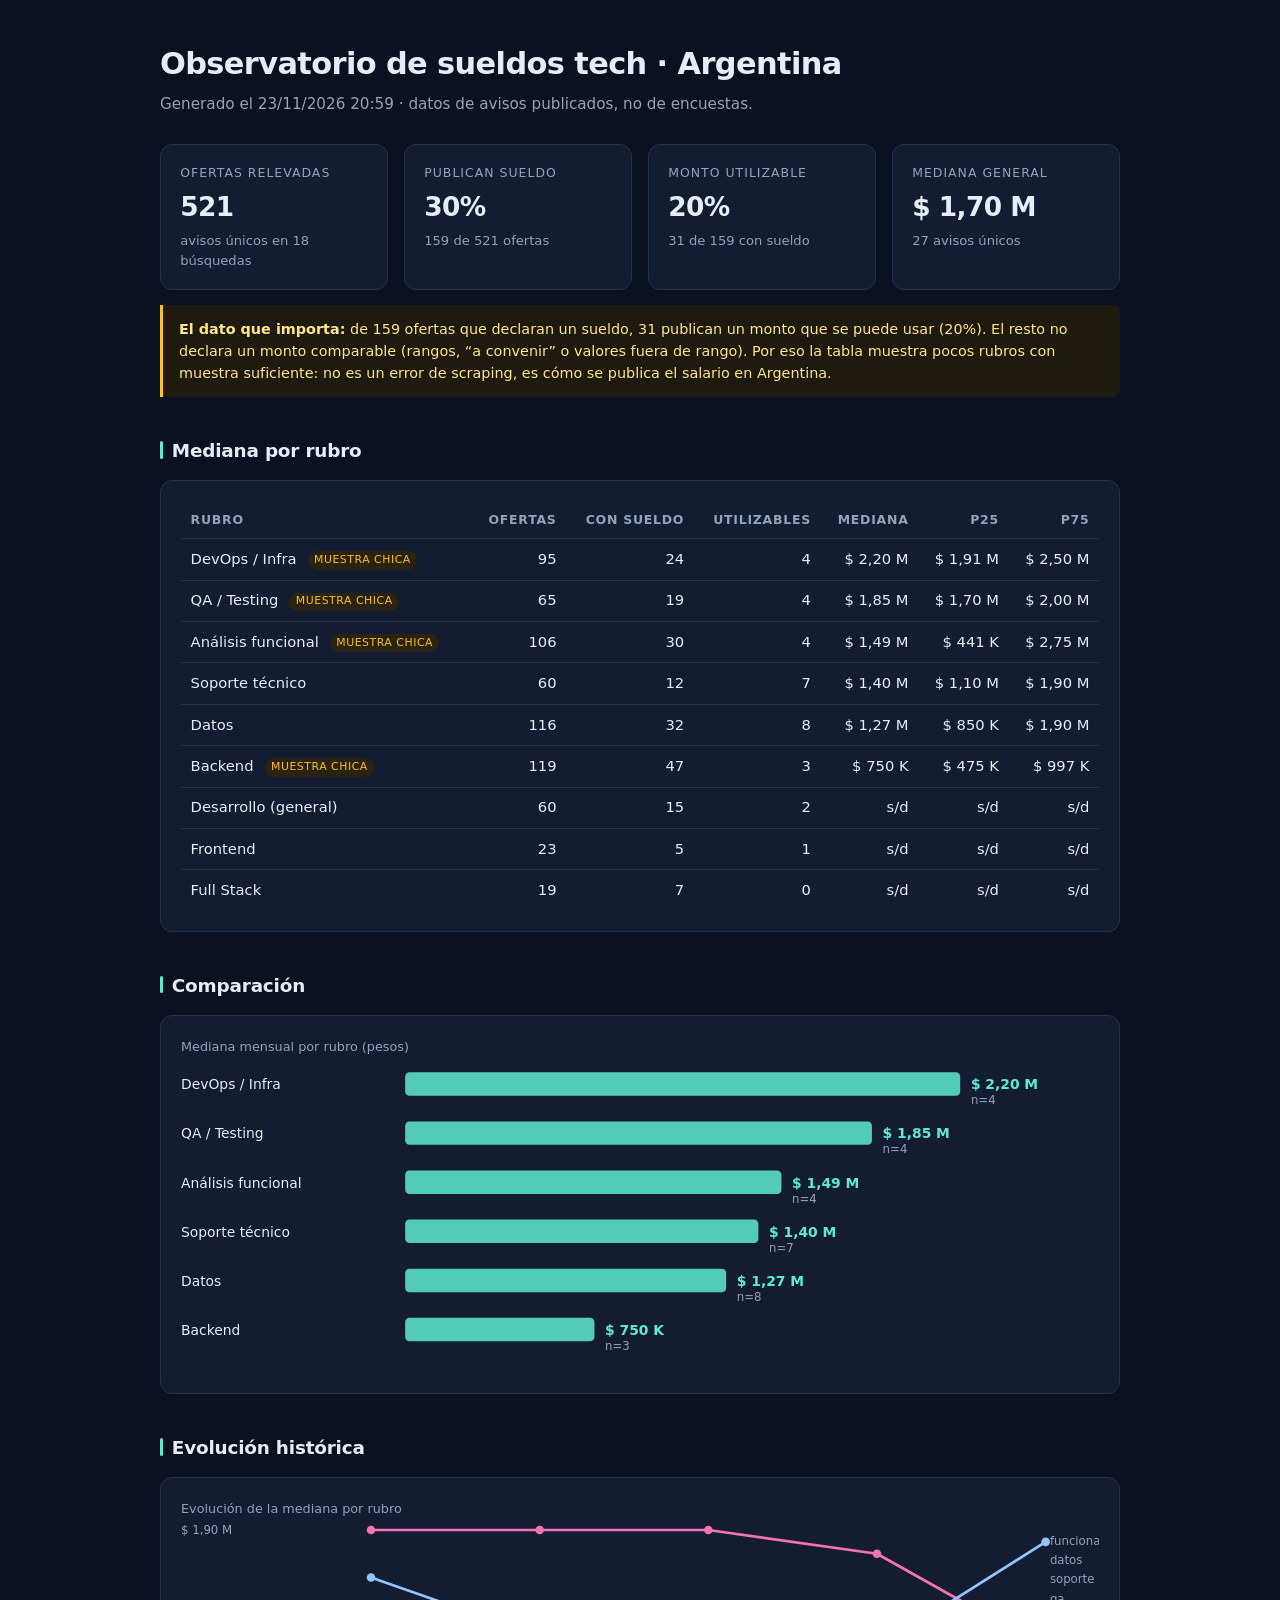
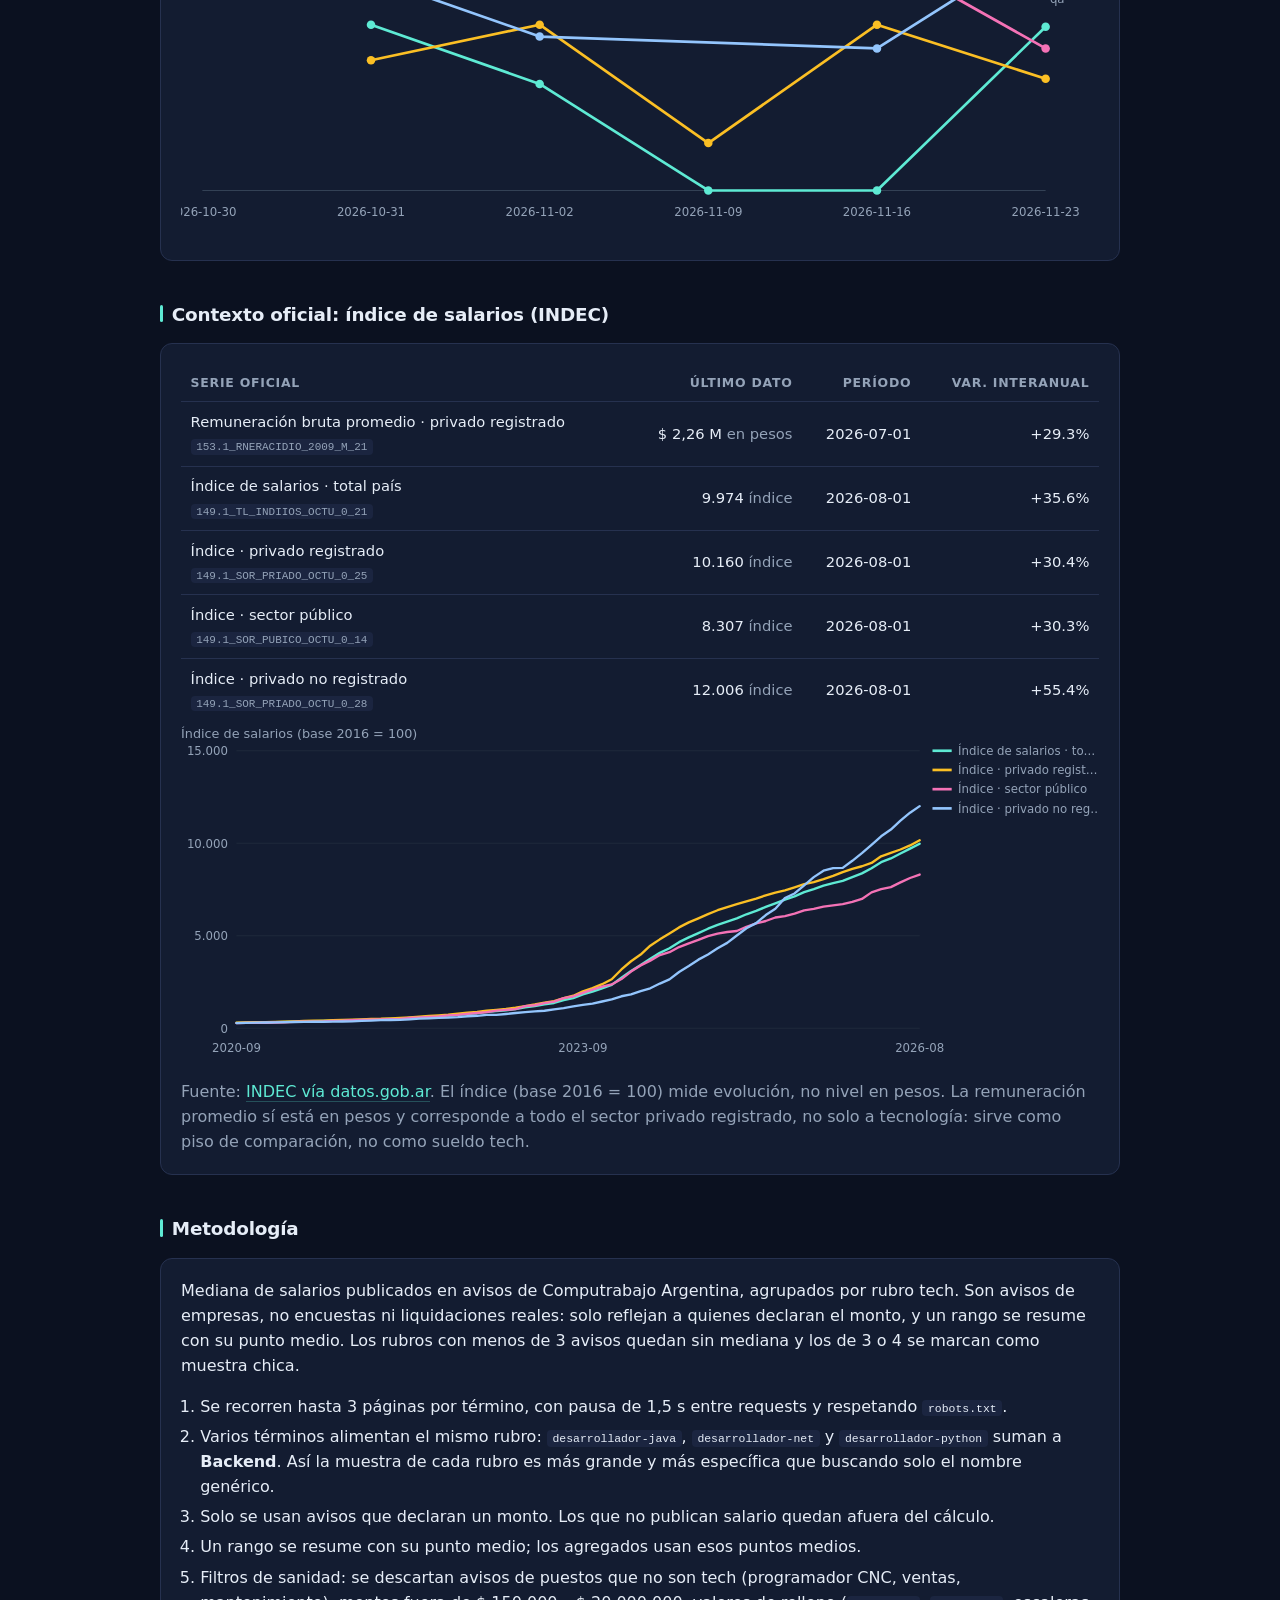
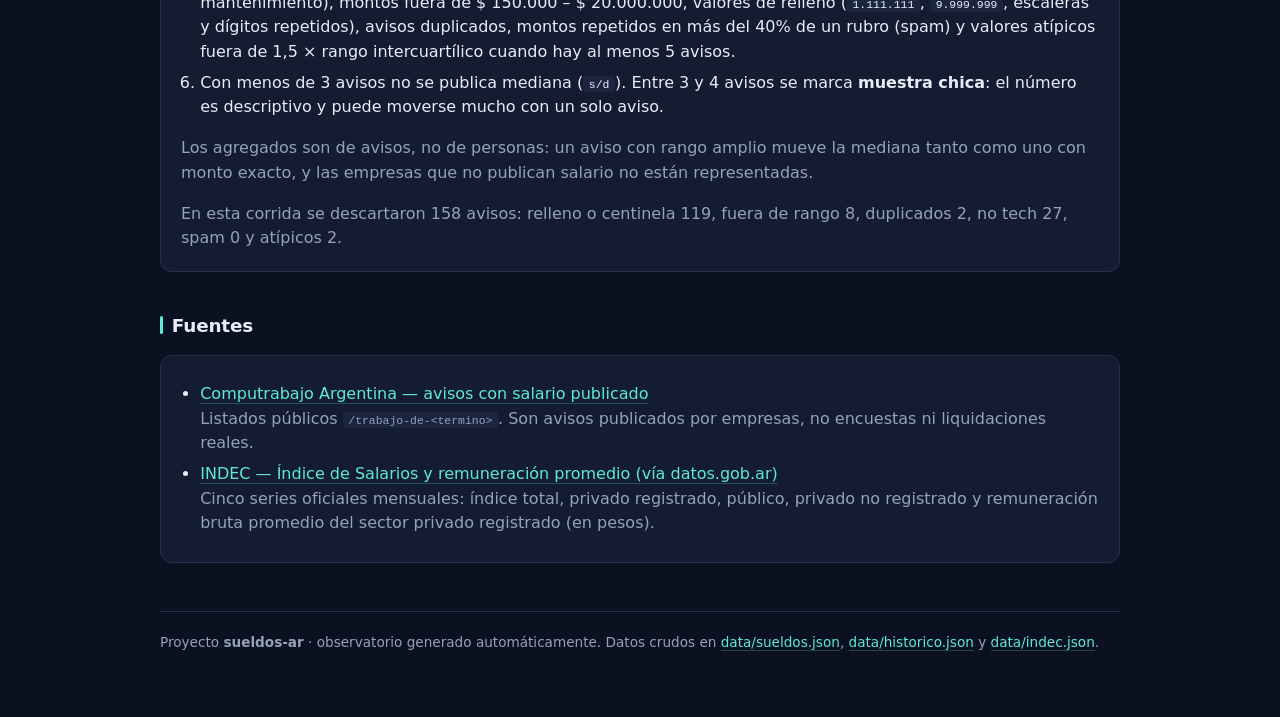
==== commit 82c9a009: "observatorio: corrida 2026-11-23" ====
--- a/docs/observatorio.html
+++ b/docs/observatorio.html
@@ -67,73 +67,82 @@
 <main>
 <header>
   <h1>Observatorio de sueldos tech · Argentina</h1>
-  <p>Generado el 16/11/2026 19:25 · datos de
+  <p>Generado el 23/11/2026 20:59 · datos de
   avisos publicados, no de encuestas.</p>
 </header>
 
-<div class="tarjetas"><div class="tarjeta"><div class="rotulo">Ofertas relevadas</div><div class="valor">524</div><div class="nota">avisos únicos en 18 búsquedas</div></div><div class="tarjeta"><div class="rotulo">Publican sueldo</div><div class="valor">29%</div><div class="nota">150 de 524 ofertas</div></div><div class="tarjeta"><div class="rotulo">Monto utilizable</div><div class="valor">20%</div><div class="nota">30 de 150 con sueldo</div></div><div class="tarjeta"><div class="rotulo">Mediana general</div><div class="valor">$ 1,40 M</div><div class="nota">25 avisos únicos</div></div></div>
-
-<p class="aviso"><strong>El dato que importa:</strong> de 150 ofertas que declaran un sueldo, 30 publican un monto que se puede usar (20%). El resto repite valores de relleno como <code>482.938</code>.  Por eso la tabla muestra pocos rubros con muestra suficiente: no es un error de scraping, es cómo se publica el salario en Argentina.</p>
+<div class="tarjetas"><div class="tarjeta"><div class="rotulo">Ofertas relevadas</div><div class="valor">521</div><div class="nota">avisos únicos en 18 búsquedas</div></div><div class="tarjeta"><div class="rotulo">Publican sueldo</div><div class="valor">30%</div><div class="nota">159 de 521 ofertas</div></div><div class="tarjeta"><div class="rotulo">Monto utilizable</div><div class="valor">20%</div><div class="nota">31 de 159 con sueldo</div></div><div class="tarjeta"><div class="rotulo">Mediana general</div><div class="valor">$ 1,70 M</div><div class="nota">27 avisos únicos</div></div></div>
+
+<p class="aviso"><strong>El dato que importa:</strong> de 159 ofertas que declaran un sueldo, 31 publican un monto que se puede usar (20%). El resto no declara un monto comparable (rangos, “a convenir” o valores fuera de rango).  Por eso la tabla muestra pocos rubros con muestra suficiente: no es un error de scraping, es cómo se publica el salario en Argentina.</p>
 
 <h2>Mediana por rubro</h2>
-<div class="panel"><table><thead><tr><th>Rubro</th><th>Ofertas</th><th>Con sueldo</th><th>Utilizables</th><th>Mediana</th><th>P25</th><th>P75</th></tr></thead><tbody><tr><td>DevOps / Infra <span class="muestra" title="Menos de 5 avisos: tomalo como referencia, no como mediana firme">muestra chica</span></td><td>94</td><td>22</td><td>3</td><td>$ 2,00 M</td><td>$ 1,81 M</td><td>$ 2,50 M</td></tr><tr><td>Soporte técnico</td><td>60</td><td>10</td><td>5</td><td>$ 1,80 M</td><td>$ 1,40 M</td><td>$ 2,00 M</td></tr><tr><td>Datos</td><td>114</td><td>25</td><td>5</td><td>$ 1,50 M</td><td>$ 1,00 M</td><td>$ 1,80 M</td></tr><tr><td>QA / Testing</td><td>67</td><td>16</td><td>5</td><td>$ 1,40 M</td><td>$ 1,20 M</td><td>$ 1,80 M</td></tr><tr><td>Análisis funcional</td><td>111</td><td>34</td><td>6</td><td>$ 800 K</td><td>$ 600 K</td><td>$ 1,00 M</td></tr><tr><td>Backend</td><td>116</td><td>43</td><td>2</td><td>s/d</td><td>s/d</td><td>s/d</td></tr><tr><td>Desarrollo (general)</td><td>61</td><td>19</td><td>1</td><td>s/d</td><td>s/d</td><td>s/d</td></tr><tr><td>Frontend</td><td>27</td><td>8</td><td>1</td><td>s/d</td><td>s/d</td><td>s/d</td></tr><tr><td>Full Stack</td><td>19</td><td>7</td><td>0</td><td>s/d</td><td>s/d</td><td>s/d</td></tr></tbody></table></div>
+<div class="panel"><table><thead><tr><th>Rubro</th><th>Ofertas</th><th>Con sueldo</th><th>Utilizables</th><th>Mediana</th><th>P25</th><th>P75</th></tr></thead><tbody><tr><td>DevOps / Infra <span class="muestra" title="Menos de 5 avisos: tomalo como referencia, no como mediana firme">muestra chica</span></td><td>95</td><td>24</td><td>4</td><td>$ 2,20 M</td><td>$ 1,91 M</td><td>$ 2,50 M</td></tr><tr><td>QA / Testing <span class="muestra" title="Menos de 5 avisos: tomalo como referencia, no como mediana firme">muestra chica</span></td><td>65</td><td>19</td><td>4</td><td>$ 1,85 M</td><td>$ 1,70 M</td><td>$ 2,00 M</td></tr><tr><td>Análisis funcional <span class="muestra" title="Menos de 5 avisos: tomalo como referencia, no como mediana firme">muestra chica</span></td><td>106</td><td>30</td><td>4</td><td>$ 1,49 M</td><td>$ 441 K</td><td>$ 2,75 M</td></tr><tr><td>Soporte técnico</td><td>60</td><td>12</td><td>7</td><td>$ 1,40 M</td><td>$ 1,10 M</td><td>$ 1,90 M</td></tr><tr><td>Datos</td><td>116</td><td>32</td><td>8</td><td>$ 1,27 M</td><td>$ 850 K</td><td>$ 1,90 M</td></tr><tr><td>Backend <span class="muestra" title="Menos de 5 avisos: tomalo como referencia, no como mediana firme">muestra chica</span></td><td>119</td><td>47</td><td>3</td><td>$ 750 K</td><td>$ 475 K</td><td>$ 997 K</td></tr><tr><td>Desarrollo (general)</td><td>60</td><td>15</td><td>2</td><td>s/d</td><td>s/d</td><td>s/d</td></tr><tr><td>Frontend</td><td>23</td><td>5</td><td>1</td><td>s/d</td><td>s/d</td><td>s/d</td></tr><tr><td>Full Stack</td><td>19</td><td>7</td><td>0</td><td>s/d</td><td>s/d</td><td>s/d</td></tr></tbody></table></div>
 
 <h2>Comparación</h2>
-<div class="panel"><svg xmlns="http://www.w3.org/2000/svg" viewBox="0 0 860 270" role="img" aria-label="Mediana salarial por rubro" class="grafico">
+<div class="panel"><svg xmlns="http://www.w3.org/2000/svg" viewBox="0 0 860 316" role="img" aria-label="Mediana salarial por rubro" class="grafico">
 <text x="0" y="14" class="eje-titulo">Mediana mensual por rubro (pesos)</text>
 <text x="0" y="50" class="etiqueta-rubro">DevOps / Infra</text>
 <rect x="210" y="34" width="520.0" height="22" rx="4" fill="#5eead4" opacity="0.85"></rect>
-<text x="740.0" y="50" class="etiqueta-valor">$ 2,00 M</text>
-<text x="740.0" y="64" class="etiqueta-n">n=3</text>
-<text x="0" y="96" class="etiqueta-rubro">Soporte técnico</text>
-<rect x="210" y="80" width="468.0" height="22" rx="4" fill="#5eead4" opacity="0.85"></rect>
-<text x="688.0" y="96" class="etiqueta-valor">$ 1,80 M</text>
-<text x="688.0" y="110" class="etiqueta-n">n=5</text>
-<text x="0" y="142" class="etiqueta-rubro">Datos</text>
-<rect x="210" y="126" width="390.0" height="22" rx="4" fill="#5eead4" opacity="0.85"></rect>
-<text x="610.0" y="142" class="etiqueta-valor">$ 1,50 M</text>
-<text x="610.0" y="156" class="etiqueta-n">n=5</text>
-<text x="0" y="188" class="etiqueta-rubro">QA / Testing</text>
-<rect x="210" y="172" width="364.0" height="22" rx="4" fill="#5eead4" opacity="0.85"></rect>
-<text x="584.0" y="188" class="etiqueta-valor">$ 1,40 M</text>
-<text x="584.0" y="202" class="etiqueta-n">n=5</text>
-<text x="0" y="234" class="etiqueta-rubro">Análisis funcional</text>
-<rect x="210" y="218" width="208.0" height="22" rx="4" fill="#5eead4" opacity="0.85"></rect>
-<text x="428.0" y="234" class="etiqueta-valor">$ 800 K</text>
-<text x="428.0" y="248" class="etiqueta-n">n=6</text>
+<text x="740.0" y="50" class="etiqueta-valor">$ 2,20 M</text>
+<text x="740.0" y="64" class="etiqueta-n">n=4</text>
+<text x="0" y="96" class="etiqueta-rubro">QA / Testing</text>
+<rect x="210" y="80" width="437.3" height="22" rx="4" fill="#5eead4" opacity="0.85"></rect>
+<text x="657.3" y="96" class="etiqueta-valor">$ 1,85 M</text>
+<text x="657.3" y="110" class="etiqueta-n">n=4</text>
+<text x="0" y="142" class="etiqueta-rubro">Análisis funcional</text>
+<rect x="210" y="126" width="352.5" height="22" rx="4" fill="#5eead4" opacity="0.85"></rect>
+<text x="572.5" y="142" class="etiqueta-valor">$ 1,49 M</text>
+<text x="572.5" y="156" class="etiqueta-n">n=4</text>
+<text x="0" y="188" class="etiqueta-rubro">Soporte técnico</text>
+<rect x="210" y="172" width="330.9" height="22" rx="4" fill="#5eead4" opacity="0.85"></rect>
+<text x="550.9" y="188" class="etiqueta-valor">$ 1,40 M</text>
+<text x="550.9" y="202" class="etiqueta-n">n=7</text>
+<text x="0" y="234" class="etiqueta-rubro">Datos</text>
+<rect x="210" y="218" width="300.7" height="22" rx="4" fill="#5eead4" opacity="0.85"></rect>
+<text x="520.7" y="234" class="etiqueta-valor">$ 1,27 M</text>
+<text x="520.7" y="248" class="etiqueta-n">n=8</text>
+<text x="0" y="280" class="etiqueta-rubro">Backend</text>
+<rect x="210" y="264" width="177.3" height="22" rx="4" fill="#5eead4" opacity="0.85"></rect>
+<text x="397.3" y="280" class="etiqueta-valor">$ 750 K</text>
+<text x="397.3" y="294" class="etiqueta-n">n=3</text>
 </svg></div>
 
 <h2>Evolución histórica</h2><div class="panel"><svg xmlns="http://www.w3.org/2000/svg" viewBox="0 0 860 320" role="img" aria-label="Evolución de la mediana salarial" class="grafico">
 <text x="0" y="14" class="eje-titulo">Evolución de la mediana por rubro</text>
 <line x1="20" y1="274" x2="810" y2="274" stroke="#334155" stroke-width="1"></line>
-<path d="M217.5,118.7 L415.0,174.2 L612.5,274.0 L810.0,274.0" fill="none" stroke="#5eead4" stroke-width="2.5" stroke-linejoin="round" stroke-linecap="round"></path>
-<circle cx="217.5" cy="118.7" r="4" fill="#5eead4"></circle>
-<circle cx="415.0" cy="174.2" r="4" fill="#5eead4"></circle>
-<circle cx="612.5" cy="274.0" r="4" fill="#5eead4"></circle>
-<circle cx="810.0" cy="274.0" r="4" fill="#5eead4"></circle>
+<path d="M178.0,118.7 L336.0,174.2 L494.0,274.0 L652.0,274.0 L810.0,120.6" fill="none" stroke="#5eead4" stroke-width="2.5" stroke-linejoin="round" stroke-linecap="round"></path>
+<circle cx="178.0" cy="118.7" r="4" fill="#5eead4"></circle>
+<circle cx="336.0" cy="174.2" r="4" fill="#5eead4"></circle>
+<circle cx="494.0" cy="274.0" r="4" fill="#5eead4"></circle>
+<circle cx="652.0" cy="274.0" r="4" fill="#5eead4"></circle>
+<circle cx="810.0" cy="120.6" r="4" fill="#5eead4"></circle>
 <text x="814" y="44" class="leyenda" fill="#5eead4">funcional</text>
-<path d="M217.5,152.0 L415.0,118.7 L612.5,229.6 L810.0,118.7" fill="none" stroke="#fbbf24" stroke-width="2.5" stroke-linejoin="round" stroke-linecap="round"></path>
-<circle cx="217.5" cy="152.0" r="4" fill="#fbbf24"></circle>
-<circle cx="415.0" cy="118.7" r="4" fill="#fbbf24"></circle>
-<circle cx="612.5" cy="229.6" r="4" fill="#fbbf24"></circle>
-<circle cx="810.0" cy="118.7" r="4" fill="#fbbf24"></circle>
+<path d="M178.0,152.0 L336.0,118.7 L494.0,229.6 L652.0,118.7 L810.0,169.3" fill="none" stroke="#fbbf24" stroke-width="2.5" stroke-linejoin="round" stroke-linecap="round"></path>
+<circle cx="178.0" cy="152.0" r="4" fill="#fbbf24"></circle>
+<circle cx="336.0" cy="118.7" r="4" fill="#fbbf24"></circle>
+<circle cx="494.0" cy="229.6" r="4" fill="#fbbf24"></circle>
+<circle cx="652.0" cy="118.7" r="4" fill="#fbbf24"></circle>
+<circle cx="810.0" cy="169.3" r="4" fill="#fbbf24"></circle>
 <text x="814" y="62" class="leyenda" fill="#fbbf24">datos</text>
-<path d="M217.5,30.0 L415.0,30.0 L612.5,30.0 L810.0,52.2" fill="none" stroke="#f472b6" stroke-width="2.5" stroke-linejoin="round" stroke-linecap="round"></path>
-<circle cx="217.5" cy="30.0" r="4" fill="#f472b6"></circle>
-<circle cx="415.0" cy="30.0" r="4" fill="#f472b6"></circle>
-<circle cx="612.5" cy="30.0" r="4" fill="#f472b6"></circle>
-<circle cx="810.0" cy="52.2" r="4" fill="#f472b6"></circle>
+<path d="M178.0,30.0 L336.0,30.0 L494.0,30.0 L652.0,52.2 L810.0,140.9" fill="none" stroke="#f472b6" stroke-width="2.5" stroke-linejoin="round" stroke-linecap="round"></path>
+<circle cx="178.0" cy="30.0" r="4" fill="#f472b6"></circle>
+<circle cx="336.0" cy="30.0" r="4" fill="#f472b6"></circle>
+<circle cx="494.0" cy="30.0" r="4" fill="#f472b6"></circle>
+<circle cx="652.0" cy="52.2" r="4" fill="#f472b6"></circle>
+<circle cx="810.0" cy="140.9" r="4" fill="#f472b6"></circle>
 <text x="814" y="80" class="leyenda" fill="#f472b6">soporte</text>
-<path d="M217.5,74.4 L415.0,129.8 L810.0,140.9" fill="none" stroke="#93c5fd" stroke-width="2.5" stroke-linejoin="round" stroke-linecap="round"></path>
-<circle cx="217.5" cy="74.4" r="4" fill="#93c5fd"></circle>
-<circle cx="415.0" cy="129.8" r="4" fill="#93c5fd"></circle>
-<circle cx="810.0" cy="140.9" r="4" fill="#93c5fd"></circle>
+<path d="M178.0,74.4 L336.0,129.8 L652.0,140.9 L810.0,41.1" fill="none" stroke="#93c5fd" stroke-width="2.5" stroke-linejoin="round" stroke-linecap="round"></path>
+<circle cx="178.0" cy="74.4" r="4" fill="#93c5fd"></circle>
+<circle cx="336.0" cy="129.8" r="4" fill="#93c5fd"></circle>
+<circle cx="652.0" cy="140.9" r="4" fill="#93c5fd"></circle>
+<circle cx="810.0" cy="41.1" r="4" fill="#93c5fd"></circle>
 <text x="814" y="98" class="leyenda" fill="#93c5fd">qa</text>
 <text x="20.0" y="298" class="etiqueta-fecha" text-anchor="middle">2026-10-30</text>
-<text x="217.5" y="298" class="etiqueta-fecha" text-anchor="middle">2026-10-31</text>
-<text x="415.0" y="298" class="etiqueta-fecha" text-anchor="middle">2026-11-02</text>
-<text x="612.5" y="298" class="etiqueta-fecha" text-anchor="middle">2026-11-09</text>
-<text x="810.0" y="298" class="etiqueta-fecha" text-anchor="middle">2026-11-16</text>
+<text x="178.0" y="298" class="etiqueta-fecha" text-anchor="middle">2026-10-31</text>
+<text x="336.0" y="298" class="etiqueta-fecha" text-anchor="middle">2026-11-02</text>
+<text x="494.0" y="298" class="etiqueta-fecha" text-anchor="middle">2026-11-09</text>
+<text x="652.0" y="298" class="etiqueta-fecha" text-anchor="middle">2026-11-16</text>
+<text x="810.0" y="298" class="etiqueta-fecha" text-anchor="middle">2026-11-23</text>
 <text x="0" y="34.0" class="etiqueta-n">$ 1,90 M</text>
 </svg></div>
 
@@ -168,13 +177,13 @@
 personas: un aviso con rango amplio mueve la mediana tanto como uno con monto
 exacto, y las empresas que no publican salario no están representadas.</p>
 <p style="margin-bottom:0;color:var(--tenue)">En esta corrida se descartaron
-156 avisos: relleno o
-centinela 125,
-fuera de rango 5,
-duplicados 4,
-no tech 21,
+158 avisos: relleno o
+centinela 119,
+fuera de rango 8,
+duplicados 2,
+no tech 27,
 spam 0 y atípicos
-1.</p>
+2.</p>
 </div>
 
 <h2>Fuentes</h2>
